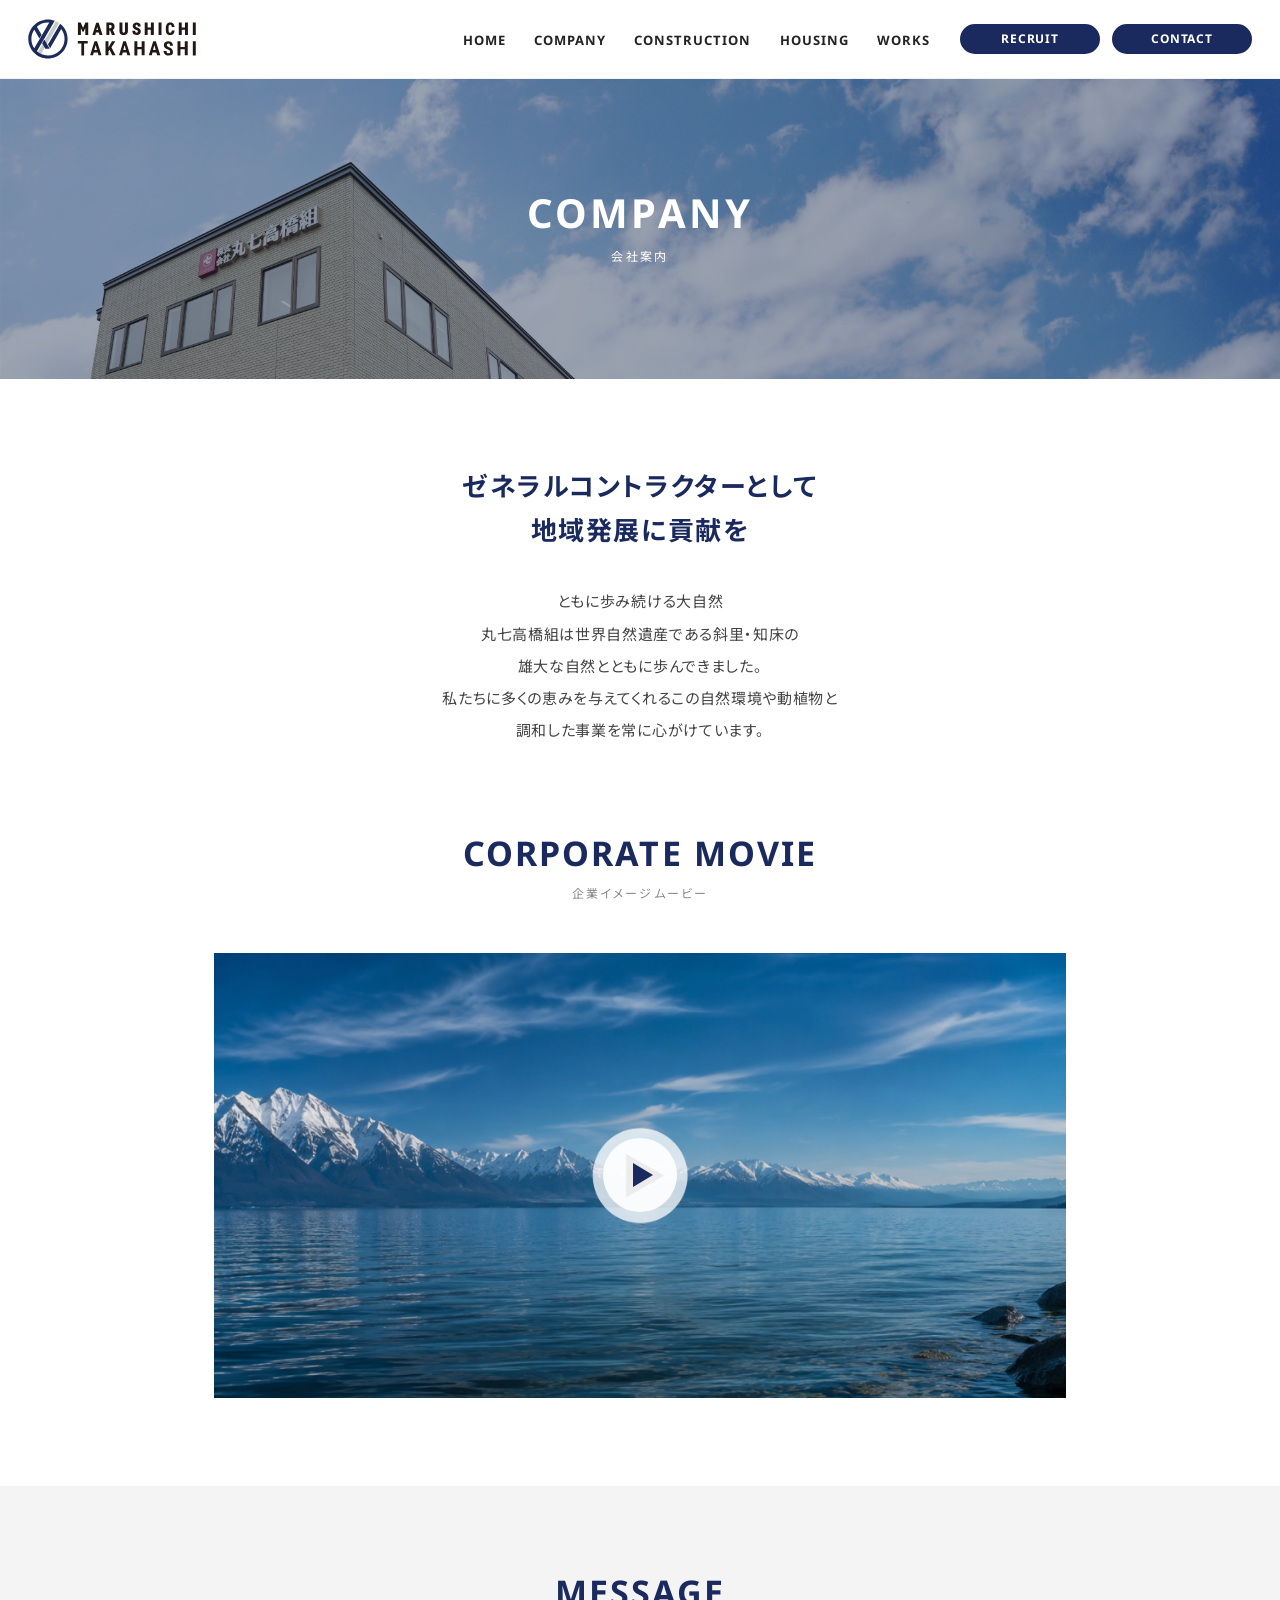
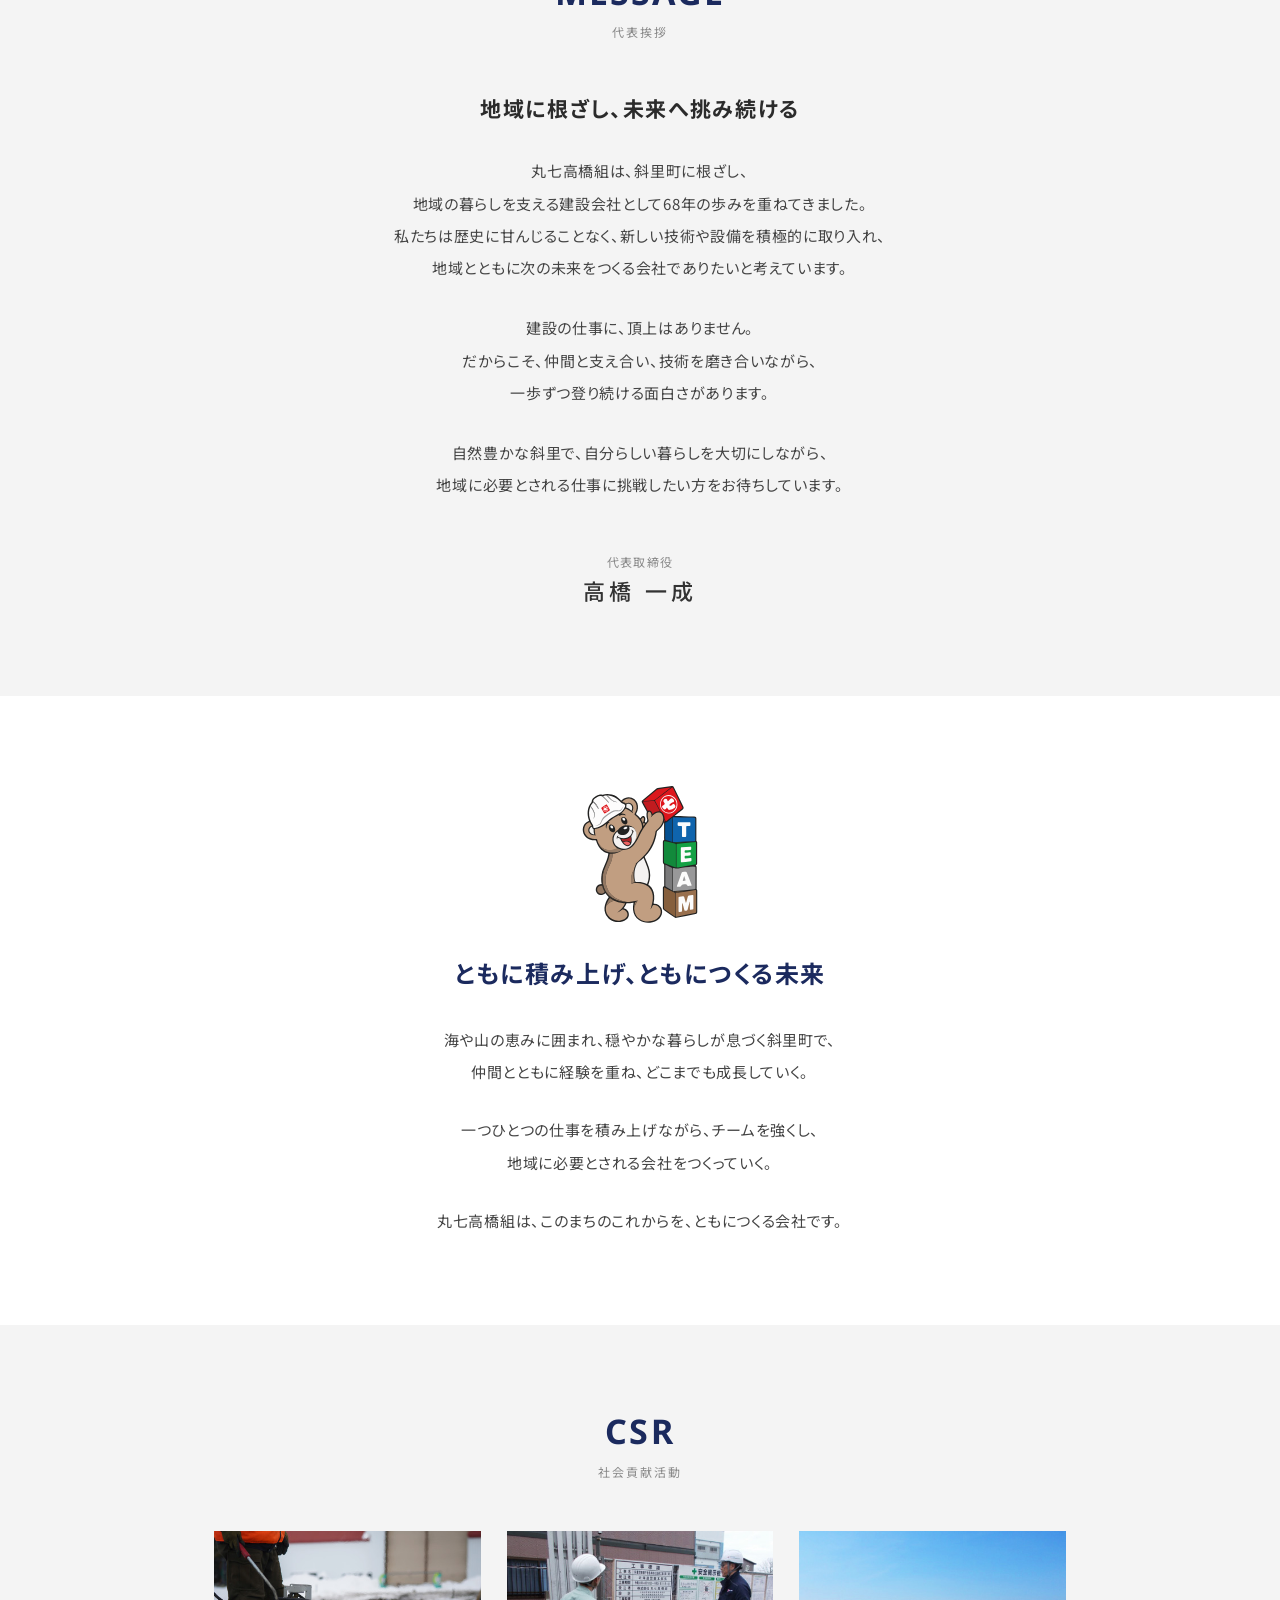
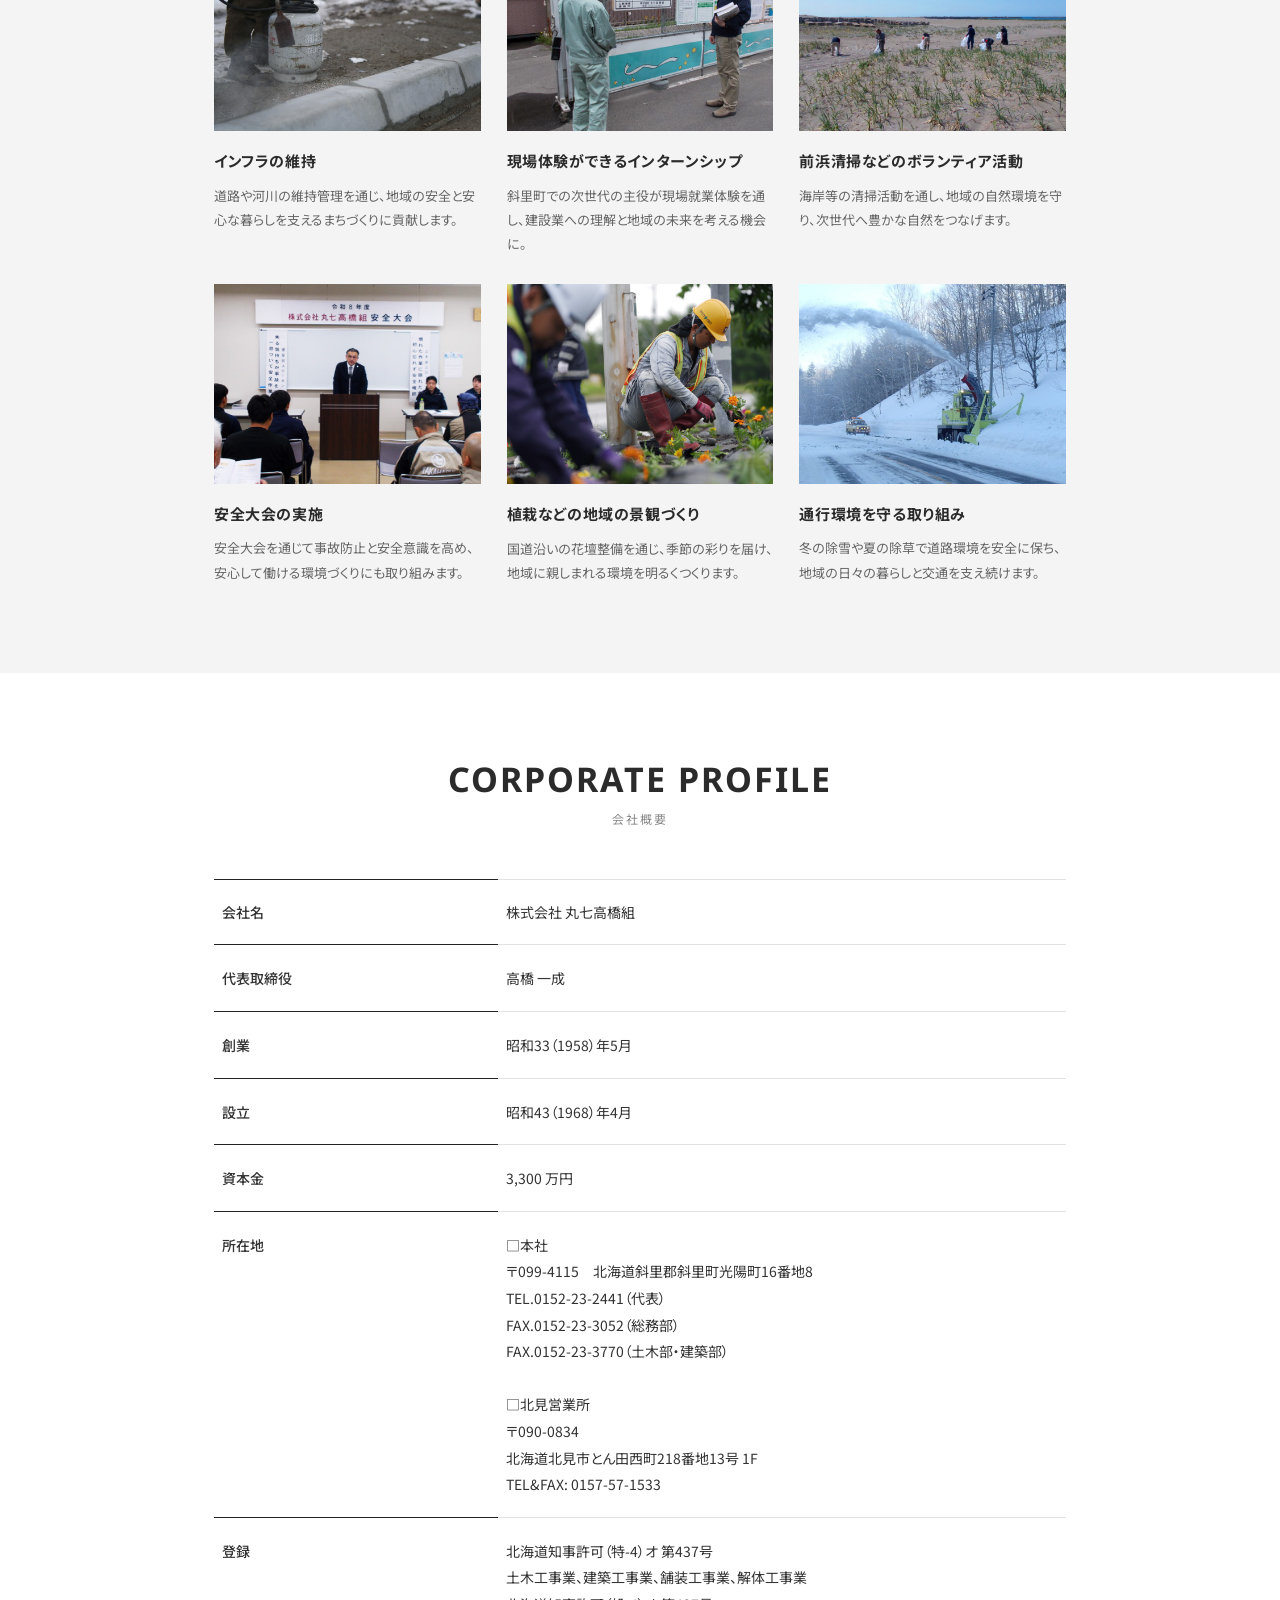
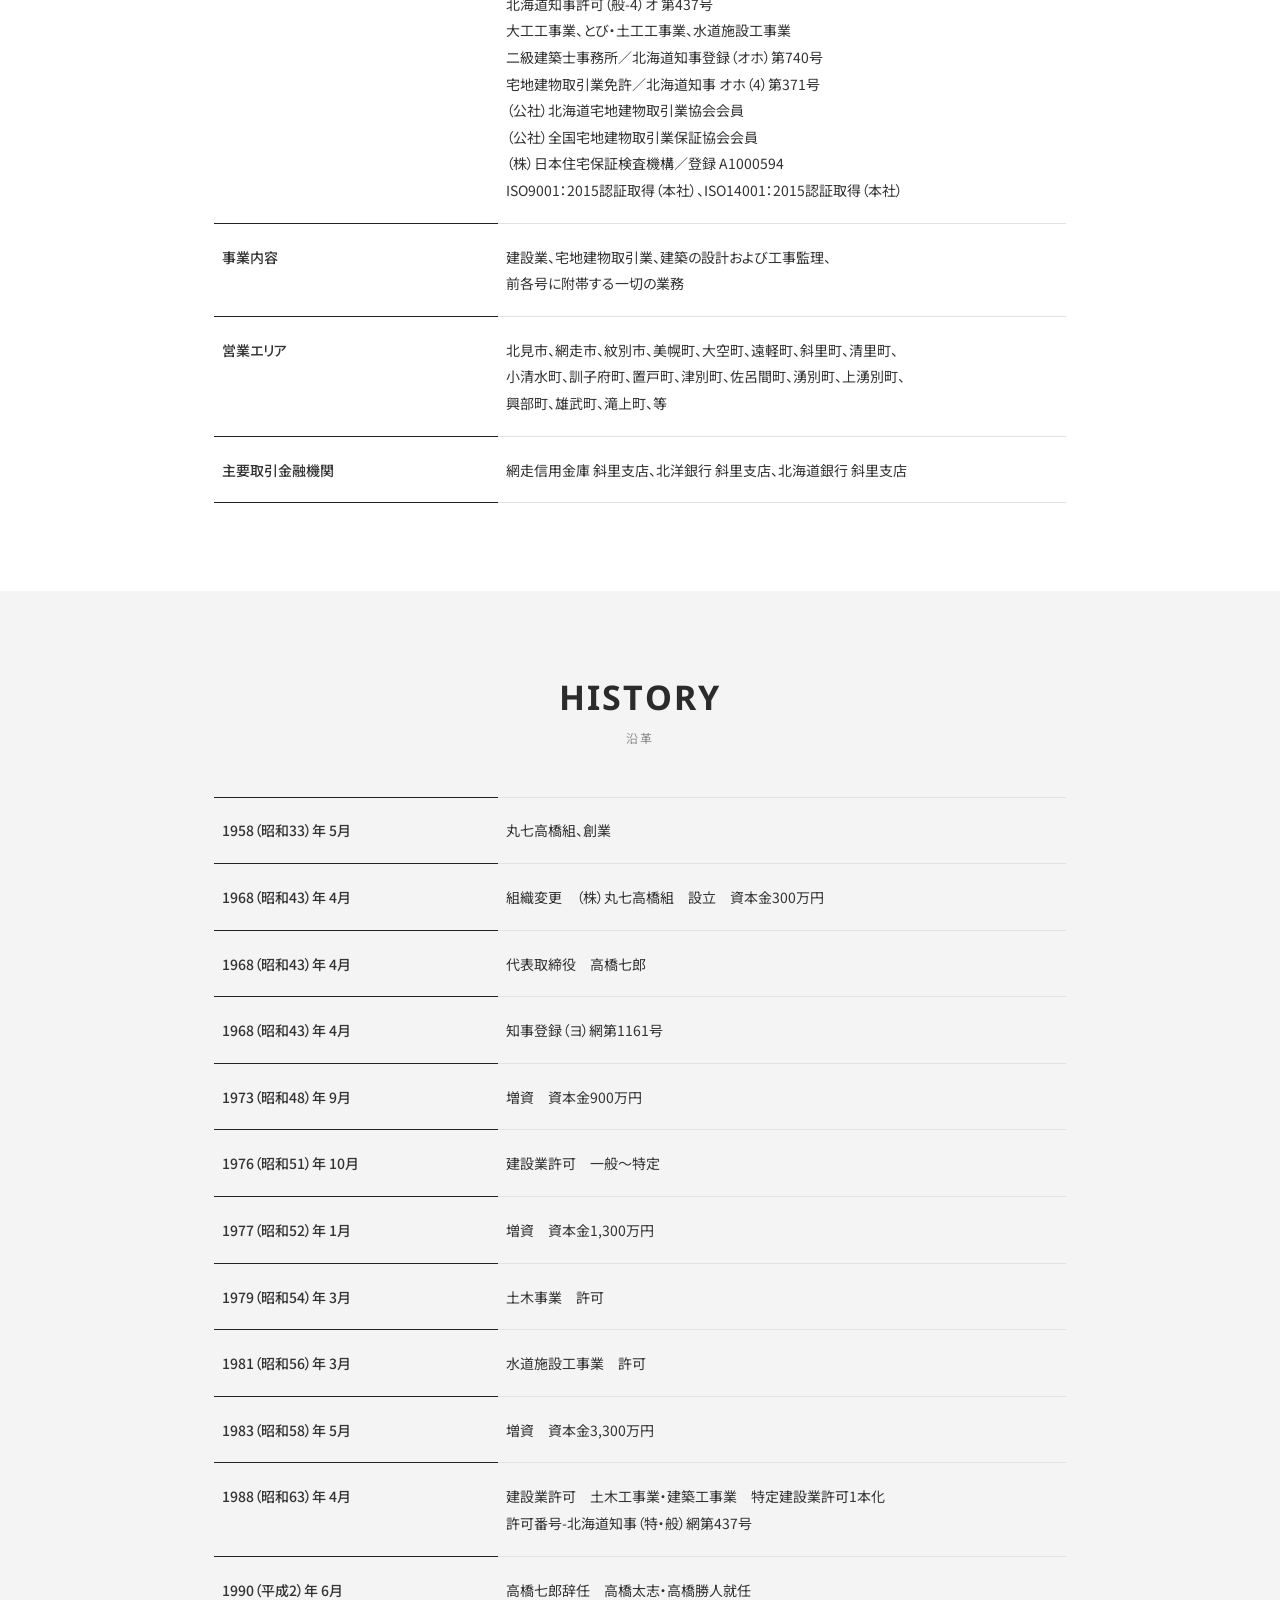
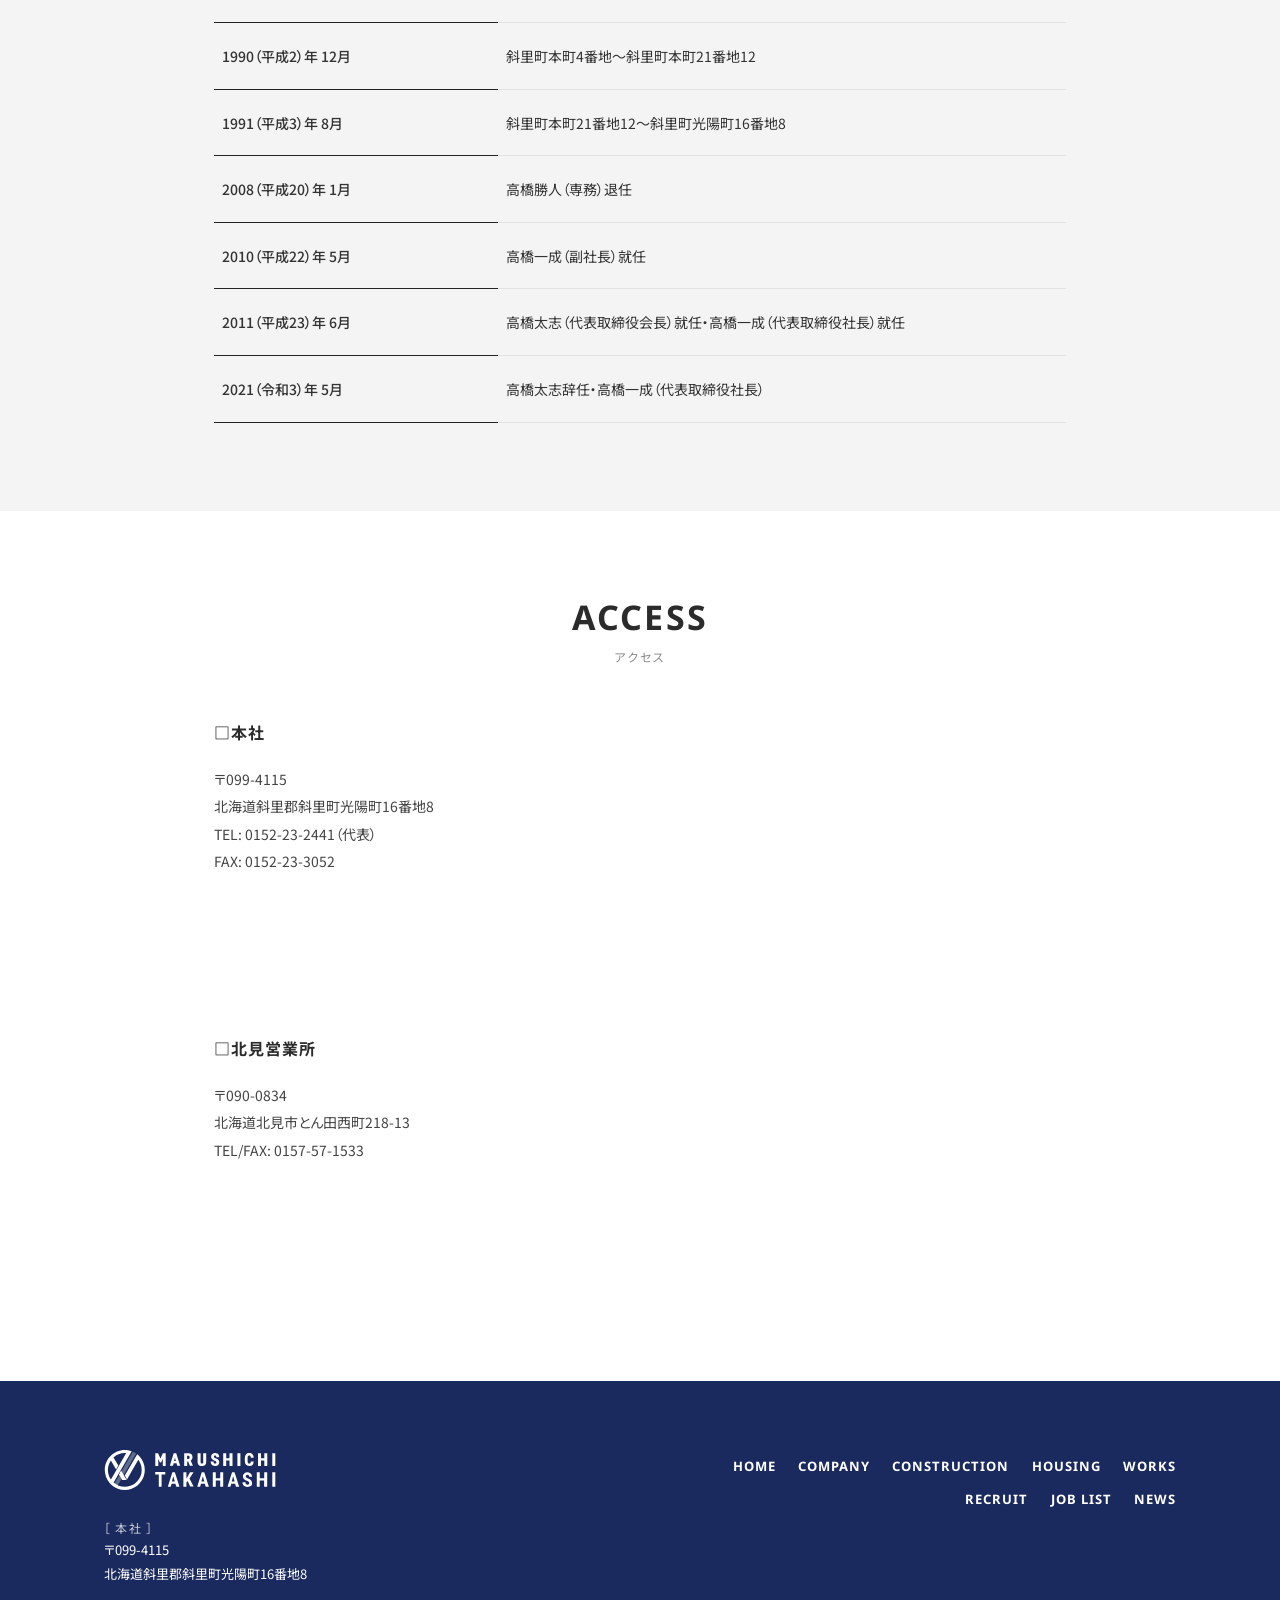
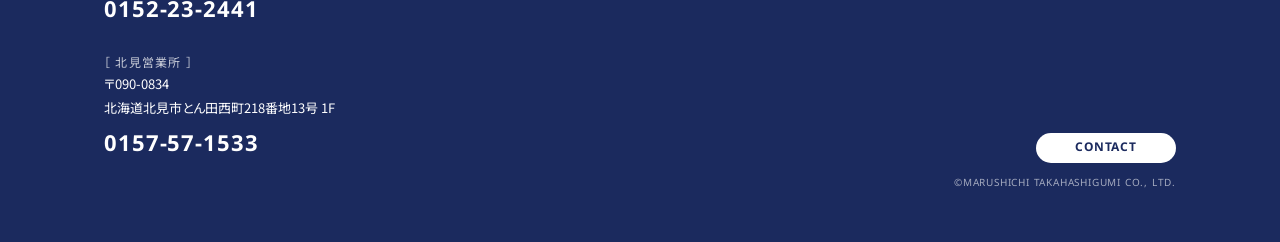
==== company.html @ a939ad30 "初回コミット: 丸七高橋組サイト 静的版（全11ページ） TOP/COMPANY/CONSTRUCTION/HOUSING/RECRUIT/JOBLIST/CONTACT/ WORKS(一覧・詳細)/" ====
<!DOCTYPE html>
<html lang="ja">
<head>
<meta charset="UTF-8">
<meta name="viewport" content="width=device-width, initial-scale=1.0">
<title>会社案内｜丸七高橋組</title>
<meta name="description" content="北海道斜里町を拠点とする総合建設会社・丸七高橋組の会社案内。代表挨拶・社会貢献活動（CSR）・会社概要・沿革・アクセスをご紹介します。">
<link rel="preconnect" href="https://fonts.googleapis.com">
<link rel="preconnect" href="https://fonts.gstatic.com" crossorigin>
<link href="https://fonts.googleapis.com/css2?family=Noto+Sans+JP:wght@400;500;700&family=Noto+Sans:wght@400;500;700;800&display=swap" rel="stylesheet">
<link rel="stylesheet" href="assets/css/style.css">
<style>
/* ========== COMPANY ページ固有スタイル ========== */
/* ページ内コンテンツの最大幅を900pxに統一（ヒーロー/ヘッダー/フッターは除く） */
.wrap { max-width: 900px; }
.company-lead-sec { padding: 84px 0 0; }
.company-lead-sec .page-lead .head {
  font-size: 26px; font-weight: 700; line-height: 1.7;
  letter-spacing: .06em; color: var(--navy); margin-bottom: 34px;
}
.company-lead-sec .page-lead .body { font-size: 15px; line-height: 2.15; color: #444; }

/* MESSAGE 本文 */
.company-message .page-lead .sub-ttl { font-size: 21px; font-weight: 700; letter-spacing: .08em; color: #2b2b2b; margin-bottom: 30px; line-height: 1.6; }
.company-message .page-lead .body { font-size: 15px; line-height: 2.15; color: #444; }
.company-message .page-lead .body + .body { margin-top: 28px; }
.company-message .sign { text-align: center; margin-top: 44px; line-height: 1.6; }
.company-message .sign .role { font-size: 12px; letter-spacing: .1em; color: var(--sub); }
.company-message .sign .name { font-size: 22px; font-weight: 500; letter-spacing: .2em; margin-top: 8px; }

/* キャラクター帯 */
.company-character { text-align: center; }
.company-character .char-img { width: 118px; margin: 0 auto 28px; }
.company-character .char-head {
  font-size: 24px; font-weight: 700; line-height: 1.7;
  letter-spacing: .06em; color: var(--navy); margin-bottom: 30px;
}
.company-character .char-body { font-size: 15px; line-height: 2.15; color: #444; }
.company-character .char-body + .char-body { margin-top: 26px; }

/* CSR カード見出し左寄せ */
.company-csr .card-item h4 { color: #2b2b2b; }

/* ACCESS */
.company-access .access-item { display: grid; grid-template-columns: 340px 1fr; gap: 48px; align-items: start; }
.company-access .access-item + .access-item { margin-top: 56px; }
.company-access .access-item .info .label {
  font-size: 16px; font-weight: 700; letter-spacing: .06em; color: #2b2b2b; margin-bottom: 18px;
}
.company-access .access-item .info p { font-size: 14px; line-height: 1.95; color: #444; }
.company-access .access-item .map iframe { width: 100%; height: 260px; border: 0; display: block; }

@media (max-width: 767px){
  .company-lead-sec { padding: 52px 0 0; }
  .company-lead-sec .page-lead .head { font-size: 21px; }
  .company-character .char-head { font-size: 20px; }
  .company-access .access-item { grid-template-columns: 1fr; gap: 20px; }
  .company-access .access-item + .access-item { margin-top: 40px; }
}
</style>
</head>
<body>

<!-- ========== ヘッダー ========== -->
<header class="site-header">
  <div class="header-inner">
    <a href="index.html" class="header-logo"><img src="images/common/logo_col.svg" alt="丸七高橋組"></a>
    <nav class="gnav">
      <ul class="gnav-list">
        <li><a href="index.html">HOME</a></li>
        <li><a href="company.html">COMPANY</a></li>
        <li><a href="construction.html">CONSTRUCTION</a></li>
        <li><a href="housing.html">HOUSING</a></li>
        <li><a href="works.html">WORKS</a></li>
      </ul>
      <div class="gnav-btns">
        <a href="recruit.html" class="btn-pill">RECRUIT</a>
        <a href="contact.html" class="btn-pill">CONTACT</a>
      </div>
      <button class="hamburger" aria-label="メニュー"><span></span><span></span><span></span></button>
    </nav>
  </div>
</header>

<!-- ========== ドロワー ========== -->
<div class="drawer">
  <ul class="drawer-list">
    <li><a href="index.html">HOME<span class="jp">ホーム</span></a></li>
    <li><a href="company.html">COMPANY<span class="jp">会社案内</span></a></li>
    <li><a href="construction.html">CONSTRUCTION<span class="jp">建築・土木</span></a></li>
    <li><a href="housing.html">HOUSING<span class="jp">住宅事業</span></a></li>
    <li><a href="works.html">WORKS<span class="jp">施工実績</span></a></li>
    <li><a href="recruit.html">RECRUIT<span class="jp">採用情報</span></a></li>
    <li><a href="joblist.html">JOB LIST<span class="jp">求人募集</span></a></li>
    <li><a href="news.html">NEWS<span class="jp">お知らせ</span></a></li>
  </ul>
  <div class="drawer-btns">
    <a href="recruit.html">RECRUIT</a>
    <a href="contact.html">CONTACT</a>
  </div>
</div>

<main>

<!-- ========== ページヒーロー ========== -->
<section class="page-hero" style="background-image:url('images/company/company-head.jpg')">
  <div class="inner">
    <p class="en">COMPANY</p>
    <span class="jp">会社案内</span>
  </div>
</section>

<!-- ========== リード ========== -->
<section class="company-lead-sec">
  <div class="wrap">
    <div class="page-lead">
      <p class="head">ゼネラルコントラクターとして<br>地域発展に貢献を</p>
      <p class="body">
        ともに歩み続ける大自然<br>
        丸七高橋組は世界自然遺産である斜里・知床の<br class="br-pc">
        雄大な自然とともに歩んできました。<br>
        私たちに多くの恵みを与えてくれるこの自然環境や動植物と<br class="br-pc">
        調和した事業を常に心がけています。
      </p>
    </div>
  </div>
</section>

<!-- ========== CORPORATE MOVIE ========== -->
<section class="section">
  <div class="wrap">
    <div class="sec-head">
      <p class="en-title">CORPORATE MOVIE</p>
      <span class="jp-sub">企業イメージムービー</span>
    </div>
    <a href="#" class="movie-box" aria-label="企業イメージムービーを再生">
      <img src="images/company/company-movie-btn.jpg" alt="企業イメージムービー">
      <span class="play"></span>
    </a>
  </div>
</section>

<!-- ========== MESSAGE ========== -->
<section class="section band company-message">
  <div class="wrap">
    <div class="sec-head">
      <p class="en-title">MESSAGE</p>
      <span class="jp-sub">代表挨拶</span>
    </div>
    <div class="page-lead">
      <p class="sub-ttl">地域に根ざし、未来へ挑み続ける</p>
      <p class="body">
        丸七高橋組は、斜里町に根ざし、<br class="br-pc">
        地域の暮らしを支える建設会社として68年の歩みを重ねてきました。<br class="br-pc">
        私たちは歴史に甘んじることなく、新しい技術や設備を積極的に取り入れ、<br class="br-pc">
        地域とともに次の未来をつくる会社でありたいと考えています。
      </p>
      <p class="body">
        建設の仕事に、頂上はありません。<br class="br-pc">
        だからこそ、仲間と支え合い、技術を磨き合いながら、<br class="br-pc">
        一歩ずつ登り続ける面白さがあります。
      </p>
      <p class="body">
        自然豊かな斜里で、自分らしい暮らしを大切にしながら、<br class="br-pc">
        地域に必要とされる仕事に挑戦したい方をお待ちしています。
      </p>
      <p class="sign">
        <span class="role">代表取締役</span><br>
        <span class="name">高橋 一成</span>
      </p>
    </div>
  </div>
</section>

<!-- ========== キャラクター帯 ========== -->
<section class="section company-character">
  <div class="wrap">
    <div class="char-img"><img src="images/company/character_01.svg" alt="丸七高橋組 キャラクター"></div>
    <p class="char-head">ともに積み上げ、ともにつくる未来</p>
    <div class="page-lead">
      <p class="char-body">
        海や山の恵みに囲まれ、穏やかな暮らしが息づく斜里町で、<br>
        仲間とともに経験を重ね、どこまでも成長していく。
      </p>
      <p class="char-body">
        一つひとつの仕事を積み上げながら、チームを強くし、<br>
        地域に必要とされる会社をつくっていく。
      </p>
      <p class="char-body">
        丸七高橋組は、このまちのこれからを、ともにつくる会社です。
      </p>
    </div>
  </div>
</section>

<!-- ========== CSR ========== -->
<section class="section band company-csr">
  <div class="wrap">
    <div class="sec-head">
      <p class="en-title">CSR</p>
      <span class="jp-sub">社会貢献活動</span>
    </div>
    <div class="cards-3">
      <div class="card-item">
        <div class="thumb"><img src="images/company/company-csr01.jpg" alt="インフラの維持"></div>
        <h4>インフラの維持</h4>
        <p>道路や河川の維持管理を通じ、地域の安全と安心な暮らしを支えるまちづくりに貢献します。</p>
      </div>
      <div class="card-item">
        <div class="thumb"><img src="images/company/company-csr02.jpg" alt="現場体験ができるインターンシップ"></div>
        <h4>現場体験ができるインターンシップ</h4>
        <p>斜里町での次世代の主役が現場就業体験を通し、建設業への理解と地域の未来を考える機会に。</p>
      </div>
      <div class="card-item">
        <div class="thumb"><img src="images/company/company-csr03.jpg" alt="前浜清掃などのボランティア活動"></div>
        <h4>前浜清掃などのボランティア活動</h4>
        <p>海岸等の清掃活動を通し、地域の自然環境を守り、次世代へ豊かな自然をつなげます。</p>
      </div>
      <div class="card-item">
        <div class="thumb"><img src="images/company/company-csr04.jpg" alt="安全大会の実施"></div>
        <h4>安全大会の実施</h4>
        <p>安全大会を通じて事故防止と安全意識を高め、安心して働ける環境づくりにも取り組みます。</p>
      </div>
      <div class="card-item">
        <div class="thumb"><img src="images/company/company-csr05.jpg" alt="植栽などの地域の景観づくり"></div>
        <h4>植栽などの地域の景観づくり</h4>
        <p>国道沿いの花壇整備を通じ、季節の彩りを届け、地域に親しまれる環境を明るくつくります。</p>
      </div>
      <div class="card-item">
        <div class="thumb"><img src="images/company/company-csr06.jpg" alt="通行環境を守る取り組み"></div>
        <h4>通行環境を守る取り組み</h4>
        <p>冬の除雪や夏の除草で道路環境を安全に保ち、地域の日々の暮らしと交通を支え続けます。</p>
      </div>
    </div>
  </div>
</section>

<!-- ========== CORPORATE PROFILE ========== -->
<section class="section">
  <div class="wrap">
    <div class="sec-head">
      <p class="en-title dark">CORPORATE PROFILE</p>
      <span class="jp-sub">会社概要</span>
    </div>
    <table class="spec-table top-line">
      <tbody>
        <tr>
          <th>会社名</th>
          <td>株式会社 丸七高橋組</td>
        </tr>
        <tr>
          <th>代表取締役</th>
          <td>高橋 一成</td>
        </tr>
        <tr>
          <th>創業</th>
          <td>昭和33（1958）年5月</td>
        </tr>
        <tr>
          <th>設立</th>
          <td>昭和43（1968）年4月</td>
        </tr>
        <tr>
          <th>資本金</th>
          <td>3,300 万円</td>
        </tr>
        <tr>
          <th>所在地</th>
          <td>
            □本社<br>
            〒099-4115　北海道斜里郡斜里町光陽町16番地8<br>
            TEL.0152-23-2441（代表）<br>
            FAX.0152-23-3052（総務部）<br>
            FAX.0152-23-3770（土木部・建築部）<br><br>
            □北見営業所<br>
            〒090-0834<br>
            北海道北見市とん田西町218番地13号 1F<br>
            TEL&amp;FAX: 0157-57-1533
          </td>
        </tr>
        <tr>
          <th>登録</th>
          <td>
            北海道知事許可（特-4）オ 第437号<br>
            土木工事業、建築工事業、舗装工事業、解体工事業<br>
            北海道知事許可（般-4）オ 第437号<br>
            大工工事業、とび・土工工事業、水道施設工事業<br>
            二級建築士事務所／北海道知事登録（オホ）第740号<br>
            宅地建物取引業免許／北海道知事 オホ（4）第371号<br>
            （公社）北海道宅地建物取引業協会会員<br>
            （公社）全国宅地建物取引業保証協会会員<br>
            （株）日本住宅保証検査機構／登録 A1000594<br>
            ISO9001：2015認証取得（本社）、ISO14001：2015認証取得（本社）
          </td>
        </tr>
        <tr>
          <th>事業内容</th>
          <td>
            建設業、宅地建物取引業、建築の設計および工事監理、<br class="br-pc">
            前各号に附帯する一切の業務
          </td>
        </tr>
        <tr>
          <th>営業エリア</th>
          <td>
            北見市、網走市、紋別市、美幌町、大空町、遠軽町、斜里町、清里町、<br class="br-pc">
            小清水町、訓子府町、置戸町、津別町、佐呂間町、湧別町、上湧別町、<br class="br-pc">
            興部町、雄武町、滝上町、等
          </td>
        </tr>
        <tr>
          <th>主要取引金融機関</th>
          <td>網走信用金庫 斜里支店、北洋銀行 斜里支店、北海道銀行 斜里支店</td>
        </tr>
      </tbody>
    </table>
  </div>
</section>

<!-- ========== HISTORY ========== -->
<section class="section band">
  <div class="wrap">
    <div class="sec-head">
      <p class="en-title dark">HISTORY</p>
      <span class="jp-sub">沿革</span>
    </div>
    <table class="spec-table top-line">
      <tbody>
        <tr><th>1958（昭和33）年 5月</th><td>丸七高橋組、創業</td></tr>
        <tr><th>1968（昭和43）年 4月</th><td>組織変更　（株）丸七高橋組　設立　資本金300万円</td></tr>
        <tr><th>1968（昭和43）年 4月</th><td>代表取締役　高橋七郎</td></tr>
        <tr><th>1968（昭和43）年 4月</th><td>知事登録（ヨ）網第1161号</td></tr>
        <tr><th>1973（昭和48）年 9月</th><td>増資　資本金900万円</td></tr>
        <tr><th>1976（昭和51）年 10月</th><td>建設業許可　一般〜特定</td></tr>
        <tr><th>1977（昭和52）年 1月</th><td>増資　資本金1,300万円</td></tr>
        <tr><th>1979（昭和54）年 3月</th><td>土木事業　許可</td></tr>
        <tr><th>1981（昭和56）年 3月</th><td>水道施設工事業　許可</td></tr>
        <tr><th>1983（昭和58）年 5月</th><td>増資　資本金3,300万円</td></tr>
        <tr><th>1988（昭和63）年 4月</th><td>建設業許可　土木工事業・建築工事業　特定建設業許可1本化<br>許可番号-北海道知事（特・般）網第437号</td></tr>
        <tr><th>1990（平成2）年 6月</th><td>高橋七郎辞任　高橋太志・高橋勝人就任</td></tr>
        <tr><th>1990（平成2）年 12月</th><td>斜里町本町4番地〜斜里町本町21番地12</td></tr>
        <tr><th>1991（平成3）年 8月</th><td>斜里町本町21番地12〜斜里町光陽町16番地8</td></tr>
        <tr><th>2008（平成20）年 1月</th><td>高橋勝人（専務）退任</td></tr>
        <tr><th>2010（平成22）年 5月</th><td>高橋一成（副社長）就任</td></tr>
        <tr><th>2011（平成23）年 6月</th><td>高橋太志（代表取締役会長）就任・高橋一成（代表取締役社長）就任</td></tr>
        <tr><th>2021（令和3）年 5月</th><td>高橋太志辞任・高橋一成（代表取締役社長）</td></tr>
      </tbody>
    </table>
  </div>
</section>

<!-- ========== ACCESS ========== -->
<section class="section company-access">
  <div class="wrap">
    <div class="sec-head">
      <p class="en-title dark">ACCESS</p>
      <span class="jp-sub">アクセス</span>
    </div>

    <div class="access-item">
      <div class="info">
        <p class="label">□本社</p>
        <p>
          〒099-4115<br>
          北海道斜里郡斜里町光陽町16番地8<br>
          TEL: 0152-23-2441（代表）<br>
          FAX: 0152-23-3052
        </p>
      </div>
      <div class="map">
        <iframe src="https://maps.google.com/maps?q=北海道斜里郡斜里町光陽町16番地8&output=embed" loading="lazy" referrerpolicy="no-referrer-when-downgrade" title="本社の地図"></iframe>
      </div>
    </div>

    <div class="access-item">
      <div class="info">
        <p class="label">□北見営業所</p>
        <p>
          〒090-0834<br>
          北海道北見市とん田西町218-13<br>
          TEL/FAX: 0157-57-1533
        </p>
      </div>
      <div class="map">
        <iframe src="https://maps.google.com/maps?q=北海道北見市とん田西町218番地13号&output=embed" loading="lazy" referrerpolicy="no-referrer-when-downgrade" title="北見営業所の地図"></iframe>
      </div>
    </div>
  </div>
</section>

</main>

<!-- ========== フッター ========== -->
<footer class="site-footer">
  <div class="footer-inner">
    <div class="footer-left">
      <div class="footer-logo"><img src="images/common/logo_wh.svg" alt="丸七高橋組"></div>
      <div class="footer-office">
        <p class="label">［ 本社 ］</p>
        <p>〒099-4115<br>北海道斜里郡斜里町光陽町16番地8</p>
        <p class="tel">0152-23-2441</p>
      </div>
      <div class="footer-office">
        <p class="label">［ 北見営業所 ］</p>
        <p>〒090-0834<br>北海道北見市とん田西町218番地13号 1F</p>
        <p class="tel">0157-57-1533</p>
      </div>
    </div>
    <div class="footer-right">
      <nav class="footer-nav">
        <div class="row">
          <a href="index.html">HOME</a><a href="company.html">COMPANY</a><a href="construction.html">CONSTRUCTION</a><a href="housing.html">HOUSING</a><a href="works.html">WORKS</a>
        </div>
        <div class="row">
          <a href="recruit.html">RECRUIT</a><a href="joblist.html">JOB LIST</a><a href="news.html">NEWS</a>
        </div>
      </nav>
      <a href="contact.html" class="footer-contact">CONTACT</a>
    </div>
  </div>
  <div class="footer-bottom">
    <p class="footer-copy">©MARUSHICHI TAKAHASHIGUMI CO., LTD.</p>
  </div>
</footer>

<script src="assets/js/config.js"></script>
<script src="assets/js/main.js"></script>
</body>
</html>
---- assets/css/style.css ----
@charset "UTF-8";
/* =========================================================
   丸七高橋組 MARUSHICHI TAKAHASHI — 共通スタイル
   Fonts : 和文 Noto Sans JP / 欧文 Noto Sans
   Colors: navy #1b2a5e / bg white / band #f4f4f4 / text #333
   ========================================================= */

/* ---------- リセット ---------- */
*, *::before, *::after { box-sizing: border-box; }
html { -webkit-text-size-adjust: 100%; scroll-behavior: smooth; }
body {
  margin: 0;
  font-family: "Noto Sans JP", "Noto Sans",
    "Hiragino Kaku Gothic ProN", "Yu Gothic", "Meiryo", sans-serif;
  color: var(--text);
  background: var(--bg);
  line-height: 1.9;
  font-size: 15px;
  font-feature-settings: "palt";
  -webkit-font-smoothing: antialiased;
  text-rendering: optimizeLegibility;
}
img { max-width: 100%; height: auto; display: block; border: 0; }
a { color: inherit; text-decoration: none; transition: opacity .25s, color .25s, background .25s; }
a:hover { opacity: .7; }
ul, ol { margin: 0; padding: 0; list-style: none; }
h1, h2, h3, h4, p, figure { margin: 0; }
button { font-family: inherit; cursor: pointer; }

/* ---------- デザイントークン ---------- */
:root {
  --navy: #1b2a5e;
  --navy-d: #16234e;
  --bg: #ffffff;
  --band: #f4f4f4;
  --text: #333333;
  --sub: #8a8a8a;
  --line: #e2e2e2;
  --en: "Noto Sans", "Noto Sans JP", sans-serif;
  --maxw: 1120px;
  --gutter: 24px;
}

/* 欧文見出し用ユーティリティ */
.en { font-family: var(--en); font-weight: 700; letter-spacing: .04em; }

/* 改行制御 */
.br-sp { display: none; }
@media (max-width: 767px){
  .br-pc { display: none; }
  .br-sp { display: inline; }
}

/* ---------- 共通レイアウト ---------- */
.wrap { width: 100%; max-width: var(--maxw); margin: 0 auto; padding: 0 var(--gutter); }
.section { padding: 88px 0; }
.band { background: var(--band); }

/* セクション英字見出し（中央） */
.sec-head { text-align: center; margin-bottom: 48px; }
.sec-head .en-title {
  font-family: var(--en);
  font-weight: 700;
  font-size: 34px;
  letter-spacing: .06em;
  color: var(--navy);
  line-height: 1.1;
}
.sec-head .en-title.dark { color: #2b2b2b; }
.sec-head .jp-sub {
  display: block;
  margin-top: 10px;
  font-size: 12px;
  letter-spacing: .18em;
  color: var(--sub);
}

/* MORE リンク */
.more {
  display: inline-flex;
  align-items: center;
  gap: 14px;
  font-family: var(--en);
  font-weight: 700;
  font-size: 12px;
  letter-spacing: .14em;
  color: var(--text);
}
.more span.arrow { font-size: 11px; }

/* =========================================================
   ヘッダー
   ========================================================= */
.site-header {
  position: sticky; top: 0; z-index: 100;
  background: rgba(255,255,255,.96);
  backdrop-filter: saturate(180%) blur(6px);
  border-bottom: 1px solid rgba(0,0,0,.05);
}
.header-inner {
  max-width: 1280px; margin: 0 auto;
  padding: 0 28px;
  height: 78px;
  display: flex; align-items: center; justify-content: space-between;
}
.header-logo img { width: 168px; height: auto; }
.gnav { display: flex; align-items: center; gap: 30px; }
.gnav-list { display: flex; align-items: center; gap: 28px; }
.gnav-list a {
  font-family: var(--en);
  font-weight: 700;
  font-size: 13px;
  letter-spacing: .08em;
  color: #232323;
}
.gnav-btns { display: flex; align-items: center; gap: 12px; }
.btn-pill {
  display: inline-flex; align-items: center; justify-content: center;
  width: 140px; height: 30px;               /* 共通仕様: 140×30px 固定 */
  border-radius: 15px;
  background: var(--navy);
  color: #fff !important;
  font-family: var(--en);
  font-weight: 700;
  font-size: 12px;
  letter-spacing: .08em;
}
.btn-pill:hover { opacity: 1; background: var(--navy-d); }

/* ハンバーガー */
.hamburger {
  width: 34px; height: 22px;
  background: none; border: 0; padding: 0;
  position: relative; flex: 0 0 auto;
}
.hamburger span {
  position: absolute; left: 0; width: 100%; height: 2px;
  background: var(--navy); transition: .3s;
}
.hamburger span:nth-child(1){ top: 0; }
.hamburger span:nth-child(2){ top: 10px; }
.hamburger span:nth-child(3){ top: 20px; }
body.drawer-open .hamburger span:nth-child(1){ top: 10px; transform: rotate(45deg); }
body.drawer-open .hamburger span:nth-child(2){ opacity: 0; }
body.drawer-open .hamburger span:nth-child(3){ top: 10px; transform: rotate(-45deg); }

/* =========================================================
   ドロワー（SP / 共通）
   ========================================================= */
.drawer {
  position: fixed; inset: 0; z-index: 99;
  background: var(--navy);
  padding: 110px 32px 48px;
  transform: translateX(100%);
  transition: transform .4s cubic-bezier(.7,0,.2,1);
  overflow-y: auto;
}
body.drawer-open .drawer { transform: translateX(0); }
.drawer-list a {
  display: block;
  color: #fff;
  font-family: var(--en);
  font-weight: 700;
  font-size: 18px;
  letter-spacing: .1em;
  padding: 16px 0;
  border-bottom: 1px solid rgba(255,255,255,.14);
}
.drawer-list a .jp { font-family: "Noto Sans JP", sans-serif; font-weight: 400; font-size: 11px; color: rgba(255,255,255,.6); margin-left: 12px; letter-spacing: .1em; }
.drawer-btns { display: flex; gap: 12px; margin-top: 28px; }
.drawer-btns a {
  flex: 1; text-align: center; height: 48px; line-height: 48px;
  border: 1px solid rgba(255,255,255,.5); border-radius: 24px;
  color: #fff; font-family: var(--en); font-weight: 700; letter-spacing: .1em; font-size: 13px;
}

/* =========================================================
   ヒーロー（TOP）
   ========================================================= */
.hero { position: relative; height: 640px; overflow: hidden; }
.hero-slides { position: absolute; inset: 0; }
.hero-slide {
  position: absolute; inset: 0;
  background-size: cover; background-position: center;
  opacity: 0; transition: opacity 1.4s ease;
}
.hero-slide.is-active { opacity: 1; }
.hero-copy {
  position: absolute; left: 0; bottom: 96px;
  padding-left: max(48px, calc((100% - var(--maxw))/2 + var(--gutter)));
  color: #fff; z-index: 3;
}
.hero-copy h1 {
  font-size: 34px; font-weight: 700; line-height: 1.5;
  letter-spacing: .04em;
  text-shadow: 0 2px 18px rgba(0,0,0,.35);
}
.hero::after {
  content: ""; position: absolute; inset: 0; z-index: 1;
  background: linear-gradient(180deg, rgba(0,0,0,.05) 0%, rgba(0,0,0,0) 30%, rgba(0,0,0,.28) 100%);
}
.hero-dots {
  position: absolute; left: 50%; bottom: 34px; transform: translateX(-50%);
  display: flex; gap: 12px; z-index: 3;
}
.hero-dots button {
  width: 9px; height: 9px; border-radius: 50%;
  border: 1px solid #fff; background: transparent; padding: 0;
}
.hero-dots button.is-active { background: #fff; }
.hero-movie {
  position: absolute; right: 40px; bottom: 60px; z-index: 3;
  width: 96px; height: 96px;
}
.hero-movie img { width: 100%; }

/* =========================================================
   TOP : Recruit ブロック（画像+テキスト 2カラム）
   ========================================================= */
.split { display: grid; grid-template-columns: 1fr 1fr; align-items: stretch; }
.split.band-wrap { background: var(--band); }
.split-img { min-height: 420px; background-size: cover; background-position: center; }
.split-body {
  padding: 72px clamp(24px, 6vw, 96px);
  display: flex; flex-direction: column; justify-content: center;
}
.split-body .en-title {
  font-family: var(--en); font-weight: 700;
  font-size: 40px; letter-spacing: .02em; color: #2b2b2b; line-height: 1.1;
}
.split-body .jp-sub { font-size: 12px; letter-spacing: .16em; color: var(--sub); margin-top: 8px; }
.split-body .lead {
  font-size: 22px; font-weight: 700; line-height: 1.7; margin-top: 28px; letter-spacing: .04em;
}
.split-body .desc { font-size: 14px; color: #555; margin-top: 20px; line-height: 1.9; }
.split-body .more { margin-top: 34px; }

/* 900px幅コンテナ（採用ボタン・RECRUIT INFO） */
.w900 { width: min(900px, 100% - 48px); margin-inline: auto; }

/* 新卒/中途 2ボタン : 445×150px（900px内に2列+gap10） */
.recruit-cta { display: grid; grid-template-columns: 1fr 1fr; gap: 10px; }
.recruit-cta a {
  background: var(--navy); color: #fff;
  height: 150px; border-radius: 2px;
  display: flex; align-items: center; justify-content: space-between;
  padding: 0 40px;
  font-size: 19px; font-weight: 500; letter-spacing: .06em;
}
.recruit-cta a:hover { opacity: 1; background: var(--navy-d); }
.recruit-cta .chev { font-family: var(--en); font-weight: 300; font-size: 22px; }

/* RECRUIT INFO / お知らせリスト */
.info-head { display: flex; align-items: flex-end; justify-content: space-between; margin-bottom: 22px; }
.info-head .en-title { font-family: var(--en); font-weight: 700; font-size: 28px; color: var(--navy); letter-spacing: .05em; }
.info-head .jp-sub { font-size: 11px; letter-spacing: .16em; color: var(--sub); margin-top: 6px; }
.news-list { border-top: 1px solid var(--line); }
.news-row {
  display: flex; align-items: center; gap: 26px;
  padding: 20px 4px; border-bottom: 1px solid var(--line);
}
.news-cat {
  flex: 0 0 auto; min-width: 96px; text-align: center;
  background: var(--navy); color: #fff;
  font-family: var(--en); font-weight: 700; font-size: 10px; letter-spacing: .12em;
  padding: 5px 10px;
}
.news-date { flex: 0 0 auto; font-family: var(--en); font-weight: 700; font-size: 13px; color: #555; letter-spacing: .06em; }
.news-ttl { font-size: 14px; color: #333; overflow: hidden; text-overflow: ellipsis; white-space: nowrap; }

/* Instagram */
.insta-head { display: flex; align-items: center; justify-content: center; gap: 12px; margin-bottom: 26px; position: relative; }
.insta-head .ig { display: inline-flex; align-items: center; gap: 10px; font-family: var(--en); font-weight: 700; font-size: 24px; color: #2b2b2b; }
.insta-head .ig svg { width: 26px; height: 26px; }
.insta-head .more { position: absolute; right: 0; }
.insta-grid { display: grid; grid-template-columns: repeat(5, 1fr); gap: 0; }
.insta-grid a { aspect-ratio: 1/1; overflow: hidden; }
.insta-grid img { width: 100%; height: 100%; object-fit: cover; }

/* GENERAL CONTRACTOR : 建築/土木 2枚 */
.service-cards { display: grid; grid-template-columns: 1fr 1fr; gap: 20px; }
/* 全幅（フルブリード） */
.service-cards.full {
  width: 100vw;
  margin-left: calc(50% - 50vw);
  gap: 8px;
}
.service-cards.full .service-card { min-height: 440px; }
.service-card { position: relative; overflow: hidden; min-height: 300px; }
.service-card img { width: 100%; height: 100%; object-fit: cover; transition: transform .6s; }
.service-card:hover img { transform: scale(1.05); }
.service-card::after { content: ""; position: absolute; inset: 0; background: linear-gradient(180deg, rgba(0,0,0,.05), rgba(0,0,0,.45)); }
.service-card .cap { position: absolute; left: clamp(28px, 5.5vw, 96px); bottom: 46px; z-index: 2; color: #fff; }
.service-card .cap h3 { font-size: 30px; font-weight: 700; letter-spacing: .08em; }
.service-card .cap .tags { font-size: 13px; margin-top: 12px; letter-spacing: .08em; opacity: .92; }
.service-card .cap .more { margin-top: 18px; color: #fff; }
.service-card a.stretch { position: absolute; inset: 0; z-index: 3; }

/* =========================================================
   下層ページ 共通コンポーネント
   ========================================================= */

/* ページヒーロー（画像バナー＋中央英字タイトル）: COMPANY/CONSTRUCTION/HOUSING/RECRUIT */
.page-hero {
  position: relative; height: 300px;
  background-size: cover; background-position: center;
  display: flex; align-items: center; justify-content: center; text-align: center;
}
.page-hero::after { content: ""; position: absolute; inset: 0; background: rgba(20,28,55,.34); }
.page-hero .inner { position: relative; z-index: 2; color: #fff; }
.page-hero .en { font-family: var(--en); font-weight: 700; font-size: 40px; letter-spacing: .08em; line-height: 1.1; }
.page-hero .jp { display: block; margin-top: 10px; font-size: 12px; letter-spacing: .2em; }

/* テキストのみ中央タイトル: WORKS/NEWS/JOB LIST/CONTACT */
.page-title { text-align: center; padding: 84px 0 8px; }
.page-title .en { font-family: var(--en); font-weight: 700; font-size: 40px; letter-spacing: .06em; color: #2b2b2b; line-height: 1.1; }
.page-title .jp { display: block; margin-top: 10px; font-size: 12px; letter-spacing: .2em; color: var(--sub); }

/* 中央リード文 */
.page-lead { text-align: center; font-size: 17px; line-height: 2.1; letter-spacing: .04em; }
.page-lead.strong { font-weight: 700; }

/* 定義テーブル（会社概要・沿革・募集要項・WORKS詳細）
   行の罫線：左1/3が黒・右2/3がグレー（tr背景のグラデで描画） */
.spec-table { width: 100%; border-collapse: collapse; }
.spec-table th, .spec-table td {
  text-align: left; vertical-align: top;
  padding: 20px 8px;
  font-weight: 400; font-size: 14px; line-height: 1.9;
}
.spec-table th { width: 33.33%; color: #333; font-weight: 500; } /* 値列はグレー罫線の開始位置(左1/3)から */
/* 行下線（左1/3黒・右2/3グレー） */
.spec-table tr {
  background-image: linear-gradient(to right, #222 0, #222 33.33%, var(--line) 33.33%, var(--line) 100%);
  background-repeat: no-repeat;
  background-position: left bottom;
  background-size: 100% 1px;
}
/* top-line：先頭行は上下に罫線 */
.spec-table.top-line tr:first-child {
  background-image:
    linear-gradient(to right, #222 0, #222 33.33%, var(--line) 33.33%, var(--line) 100%),
    linear-gradient(to right, #222 0, #222 33.33%, var(--line) 33.33%, var(--line) 100%);
  background-repeat: no-repeat, no-repeat;
  background-position: left bottom, left top;
  background-size: 100% 1px, 100% 1px;
}

/* お問い合わせCTAボックス（下層共通の下部） */
.contact-box {
  display: flex; align-items: center; justify-content: space-between;
  border: 1px solid var(--line); padding: 40px 48px;
  transition: background .3s;
}
.contact-box:hover { opacity: 1; background: #fafafa; }
.contact-box .txt .en { font-family: var(--en); font-weight: 700; font-size: 30px; letter-spacing: .06em; color: #2b2b2b; }
.contact-box .txt .jp { display: block; margin-top: 8px; font-size: 12px; color: var(--sub); letter-spacing: .1em; }
.contact-box .arrow { font-family: var(--en); font-weight: 300; font-size: 30px; color: #333; }

/* 全幅バンドリンク（RECRUIT/HOUSING/WORKS等の帯） */
.band-link {
  position: relative; display: flex; align-items: center; justify-content: center;
  height: 220px; overflow: hidden; text-align: center;
}
.band-link img { position: absolute; inset: 0; width: 100%; height: 100%; object-fit: cover; transition: transform .6s; }
.band-link:hover img { transform: scale(1.05); }
.band-link::after { content: ""; position: absolute; inset: 0; background: rgba(0,0,0,.4); }
.band-link .label { position: relative; z-index: 2; color: #fff; font-family: var(--en); font-weight: 700; font-size: 28px; letter-spacing: .1em; }
.band-full { width: 100vw; margin-left: calc(50% - 50vw); }

/* ムービーボックス（16:9＋再生ボタン） */
.movie-box { position: relative; width: 100%; aspect-ratio: 16/9; overflow: hidden; background: #111; }
.movie-box img { width: 100%; height: 100%; object-fit: cover; }
.movie-box .play {
  position: absolute; top: 50%; left: 50%; transform: translate(-50%,-50%);
  width: 74px; height: 74px; border-radius: 50%; background: rgba(255,255,255,.9);
  display: flex; align-items: center; justify-content: center;
}
.movie-box .play::before { content: ""; border-left: 20px solid var(--navy); border-top: 12px solid transparent; border-bottom: 12px solid transparent; margin-left: 5px; }

/* 3カラムカード（CSR / 建築・土木サブ項目 等） */
.cards-3 { display: grid; grid-template-columns: repeat(3, 1fr); gap: 28px 26px; }
.card-item .thumb { aspect-ratio: 4/3; overflow: hidden; }
.card-item .thumb img { width: 100%; height: 100%; object-fit: cover; }
.card-item h4 { font-size: 15px; font-weight: 700; margin-top: 16px; letter-spacing: .04em; }
.card-item p { font-size: 13px; color: #666; margin-top: 8px; line-height: 1.85; }

/* 画像＋テキストの左右段組（下層汎用） */
.media-row { display: grid; grid-template-columns: 1fr 1fr; gap: 56px; align-items: center; }
.media-row.rev .media-txt { order: -1; }
.media-row .media-img img { width: 100%; }
.media-row .media-txt h3 { font-size: 24px; font-weight: 700; line-height: 1.6; letter-spacing: .04em; }
.media-row .media-txt .en-sub { font-family: var(--en); font-weight: 700; font-size: 13px; color: var(--navy); letter-spacing: .1em; margin-bottom: 10px; }
.media-row .media-txt p { font-size: 14px; color: #555; margin-top: 18px; line-height: 1.95; }
.media-row .media-txt .more { margin-top: 24px; }

/* ページネーション */
.pager { display: flex; align-items: center; justify-content: center; gap: 14px; margin-top: 56px; font-family: var(--en); font-size: 14px; color: #999; }
.pager a, .pager span { color: #999; }
.pager .cur { color: var(--navy); font-weight: 700; }
.pager .nav { color: #ccc; }

/* 投稿ナビ（前の物件/リストに戻る/次の物件） */
.post-nav { display: flex; align-items: center; justify-content: space-between; margin-top: 64px; font-size: 13px; color: #555; letter-spacing: .06em; }
.post-nav a:hover { color: var(--navy); }

/* カテゴリバッジ（ダークグレー：NEWS/BLOG/MEDIA） */
.badge { display: inline-block; background: #3a3a3a; color: #fff; font-family: var(--en); font-weight: 700; font-size: 10px; letter-spacing: .12em; padding: 5px 14px; }

/* WORKS/NEWS 一覧: サイドバー＋本体 */
.layout-side { display: grid; grid-template-columns: 200px 1fr; gap: 56px; align-items: start; }
.side-block { margin-bottom: 44px; }
.side-block h3 { font-family: var(--en); font-weight: 700; font-size: 15px; letter-spacing: .1em; color: #2b2b2b; padding-bottom: 12px; border-bottom: 1px solid #333; margin-bottom: 16px; }
.side-block .side-links a { display: block; font-size: 13px; color: #555; padding: 7px 0; }
.side-block .side-links a:hover { color: var(--navy); }
.side-block.filter .side-links a::before { content: "> "; color: #aaa; }
/* アーカイブ年月ツリー */
.archives .yr { font-size: 13px; color: #333; padding: 7px 0; display: flex; align-items: center; gap: 6px; }
.archives .mo a { display: block; font-size: 12px; color: #666; padding: 4px 0 4px 14px; }

/* WORKS グリッド（3列カード） */
.works-grid { display: grid; grid-template-columns: repeat(3, 1fr); gap: 40px 26px; }
.work-card .thumb { aspect-ratio: 4/3; overflow: hidden; }
.work-card .thumb img { width: 100%; height: 100%; object-fit: cover; transition: transform .5s; }
.work-card:hover .thumb img { transform: scale(1.05); }
.work-card .meta { display: flex; align-items: center; justify-content: space-between; margin-top: 14px; gap: 10px; }
.work-card .meta .ttl { font-size: 13.5px; color: #333; line-height: 1.6; }
.work-card .meta .read { font-family: var(--en); font-weight: 700; font-size: 10px; letter-spacing: .1em; color: #333; white-space: nowrap; }

/* NEWS メディアリスト（サムネ＋本文） */
.news-media { border: 0; }
.news-media .item { display: grid; grid-template-columns: 200px 1fr; gap: 34px; padding: 34px 0; border-bottom: 1px solid var(--line); align-items: start; }
.news-media .item:first-child { padding-top: 0; }
.news-media .thumb { aspect-ratio: 1/1; overflow: hidden; border: 1px solid var(--line); background:#fafafa; }
.news-media .thumb img { width: 100%; height: 100%; object-fit: cover; }
.news-media .head { display: flex; align-items: center; gap: 18px; margin-bottom: 12px; }
.news-media .date { font-family: var(--en); font-weight: 700; font-size: 13px; color: #555; }
.news-media h3 { font-size: 18px; font-weight: 700; line-height: 1.6; letter-spacing: .03em; }
.news-media .excerpt { font-size: 13.5px; color: #666; margin-top: 12px; line-height: 1.9; }
.news-media .more { margin-top: 16px; }

/* WORKS/NEWS 詳細 */
.detail-gallery .main-img { width: 100%; aspect-ratio: 3/2; object-fit: cover; background:#eee; }
.detail-gallery .thumbs { display: flex; gap: 10px; margin-top: 12px; align-items: center; }
.detail-gallery .thumbs img { width: 96px; height: 66px; object-fit: cover; cursor: pointer; }
.detail-head h1 { font-size: 26px; font-weight: 700; letter-spacing: .04em; line-height: 1.5; }
.detail-head .sub { font-size: 12px; color: var(--sub); margin-top: 8px; letter-spacing: .06em; }
.detail-body { font-size: 14.5px; line-height: 2.0; color: #444; }
.detail-body p + p { margin-top: 1.6em; }

@media (max-width: 767px){
  .layout-side { grid-template-columns: 1fr; gap: 32px; }
  .works-grid { grid-template-columns: 1fr 1fr; gap: 26px 16px; }
  .news-media .item { grid-template-columns: 84px 1fr; gap: 18px; padding: 22px 0; }
  .news-media h3 { font-size: 15px; }
  .news-media .head { flex-wrap: wrap; gap: 10px; margin-bottom: 8px; }
}

/* =========================================================
   フッター
   ========================================================= */
.site-footer { background: var(--navy); color: #fff; padding: 68px 0 30px; }
.footer-inner { max-width: var(--maxw); margin: 0 auto; padding: 0 var(--gutter); display: grid; grid-template-columns: 1.1fr 1fr; gap: 40px; }
.footer-logo img { width: 172px; margin-bottom: 26px; }
.footer-office { font-size: 13px; line-height: 1.8; }
.footer-office + .footer-office { margin-top: 22px; }
.footer-office .label { font-size: 12px; letter-spacing: .1em; color: rgba(255,255,255,.75); }
.footer-office .tel { font-family: var(--en); font-weight: 700; font-size: 22px; letter-spacing: .04em; margin-top: 4px; }
.footer-right { display: flex; flex-direction: column; align-items: flex-end; justify-content: space-between; }
.footer-nav { text-align: right; line-height: 2.1; }
.footer-nav a { font-family: var(--en); font-weight: 700; font-size: 13px; letter-spacing: .08em; margin-left: 22px; }
.footer-nav .row + .row { margin-top: 2px; }
.footer-contact {
  display: inline-flex; align-items: center; justify-content: center;
  width: 140px; height: 30px; border-radius: 15px;   /* 共通仕様: 140×30px 白背景・紺文字 */
  background: #fff; color: var(--navy) !important;
  font-family: var(--en); font-weight: 700; letter-spacing: .08em; font-size: 12px; margin-top: 28px;
}
.footer-contact:hover { opacity: .85; }
.footer-copy { text-align: right; font-family: var(--en); font-size: 10px; letter-spacing: .08em; color: rgba(255,255,255,.6); margin-top: 0; position: relative; top: -20px; }
.footer-bottom { max-width: var(--maxw); margin: 30px auto 0; padding: 0 var(--gutter); }

/* =========================================================
   レスポンシブ
   ========================================================= */
@media (max-width: 1024px){
  .gnav-list { display: none; }
}
@media (min-width: 1025px){
  .hamburger { display: none; }
}
@media (max-width: 767px){
  body { font-size: 14px; }
  .section { padding: 56px 0; }
  .header-inner { height: 62px; padding: 0 18px; }
  .header-logo img { width: 128px; }
  .gnav-btns { display: none; }
  .sec-head .en-title { font-size: 26px; }

  .hero { height: 520px; }
  .hero-copy { bottom: 70px; padding-left: 24px; }
  .hero-copy h1 { font-size: 23px; }
  .hero-movie { width: 72px; height: 72px; right: 20px; bottom: 40px; }

  .split { grid-template-columns: 1fr; }
  .split-img { min-height: 260px; }
  .split-body { padding: 44px 24px; }
  .split-body .en-title { font-size: 32px; }
  .split-body .lead { font-size: 19px; }

  .recruit-cta { grid-template-columns: 1fr; gap: 14px; }
  .recruit-cta a { height: 116px; font-size: 17px; padding: 0 26px; }
  .service-cards.full .service-card { min-height: 300px; }
  .service-card .cap h3 { font-size: 24px; }
  .insta-grid { grid-template-columns: repeat(3, 1fr); }
  .insta-head .more { position: static; display: none; }
  .service-cards { grid-template-columns: 1fr; }
  .news-ttl { white-space: normal; }

  .footer-inner { grid-template-columns: 1fr; gap: 30px; }
  .footer-right { align-items: flex-start; }
  .footer-nav { text-align: left; }
  .footer-nav a { margin: 0 22px 0 0; }
  .footer-copy { text-align: left; }

  /* 下層ページ */
  .page-hero { height: 200px; }
  .page-hero .en { font-size: 28px; }
  .page-title { padding: 52px 0 6px; }
  .page-title .en { font-size: 28px; }
  .page-lead { font-size: 15px; line-height: 1.95; }
  .spec-table th, .spec-table td { display: block; width: 100%; padding: 10px 4px; }
  .spec-table th { padding-bottom: 0; font-weight: 700; }
  .spec-table tr { display: block; padding: 12px 0; }
  .contact-box { padding: 26px 24px; }
  .contact-box .txt .en { font-size: 22px; }
  .band-link { height: 160px; }
  .band-link .label { font-size: 22px; }
  .cards-3 { grid-template-columns: 1fr; gap: 26px; }
  .media-row { grid-template-columns: 1fr; gap: 26px; }
  .media-row.rev .media-txt { order: 0; }
}
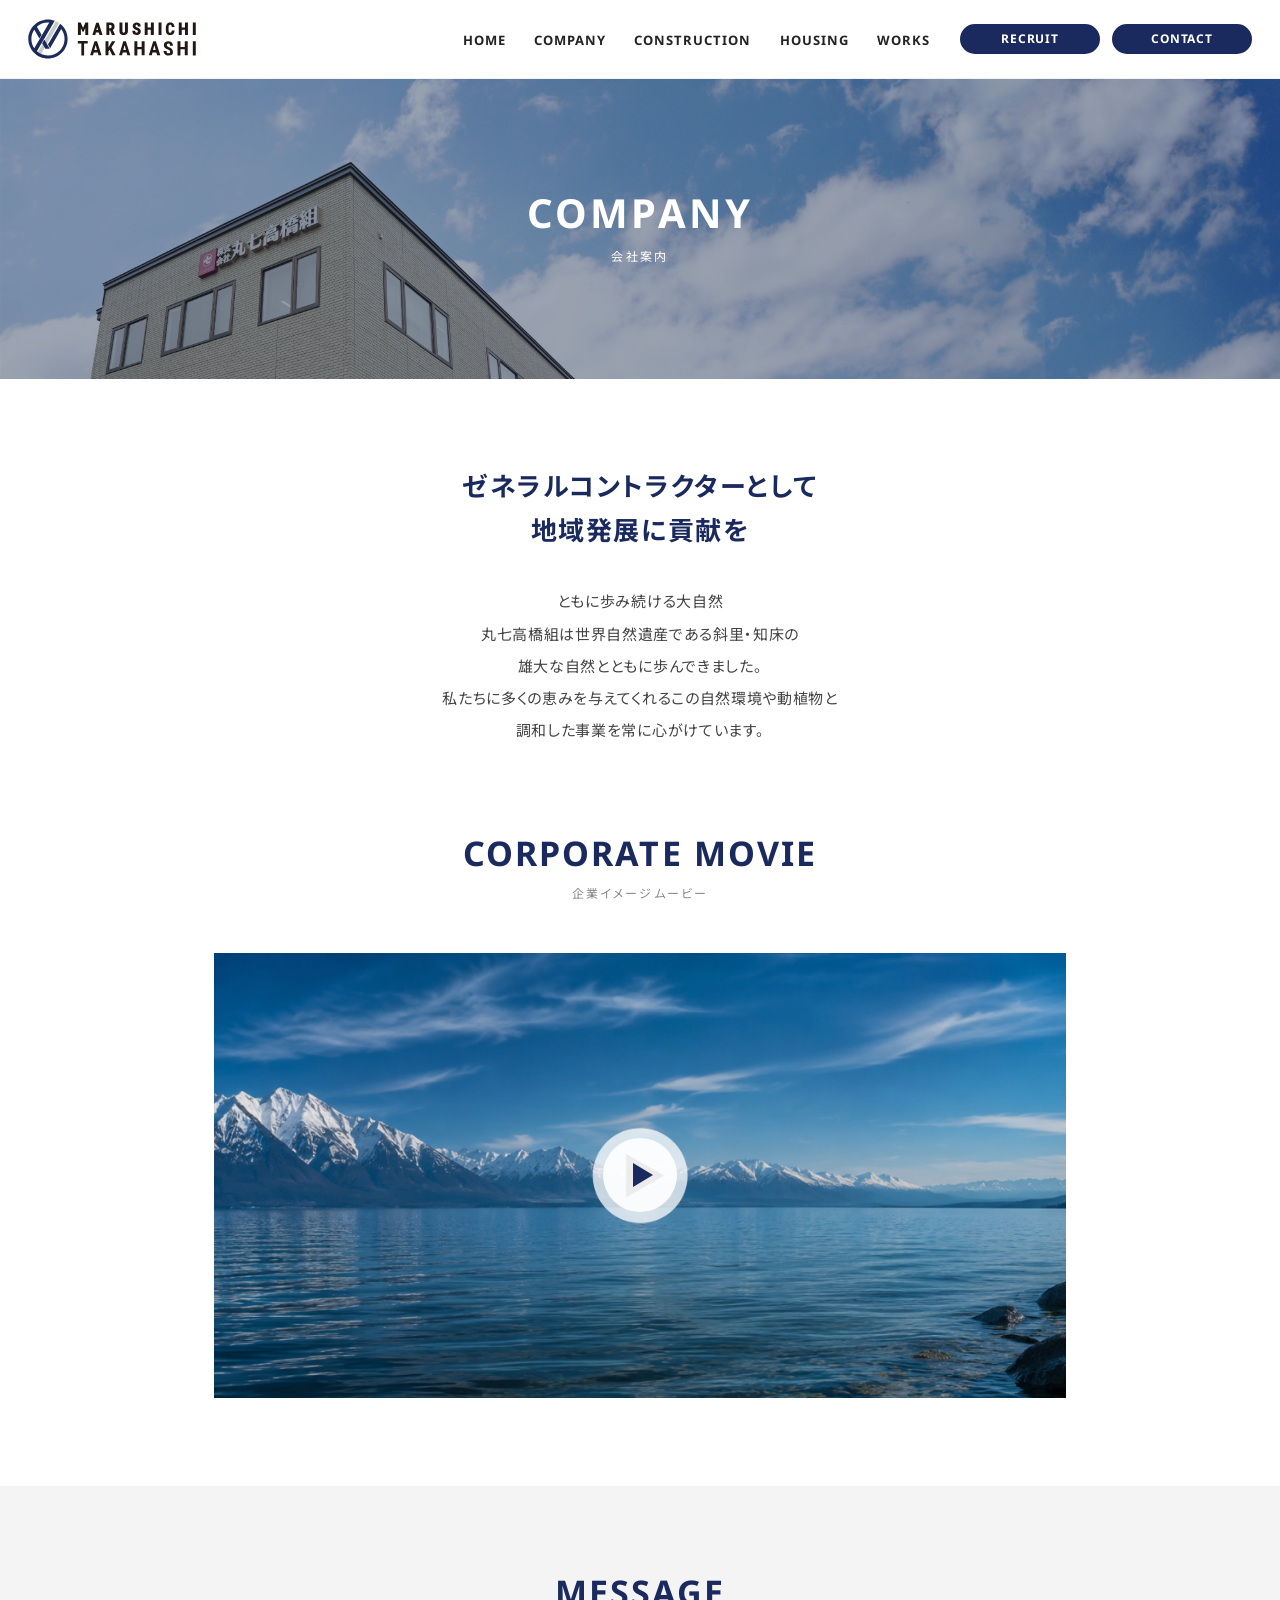
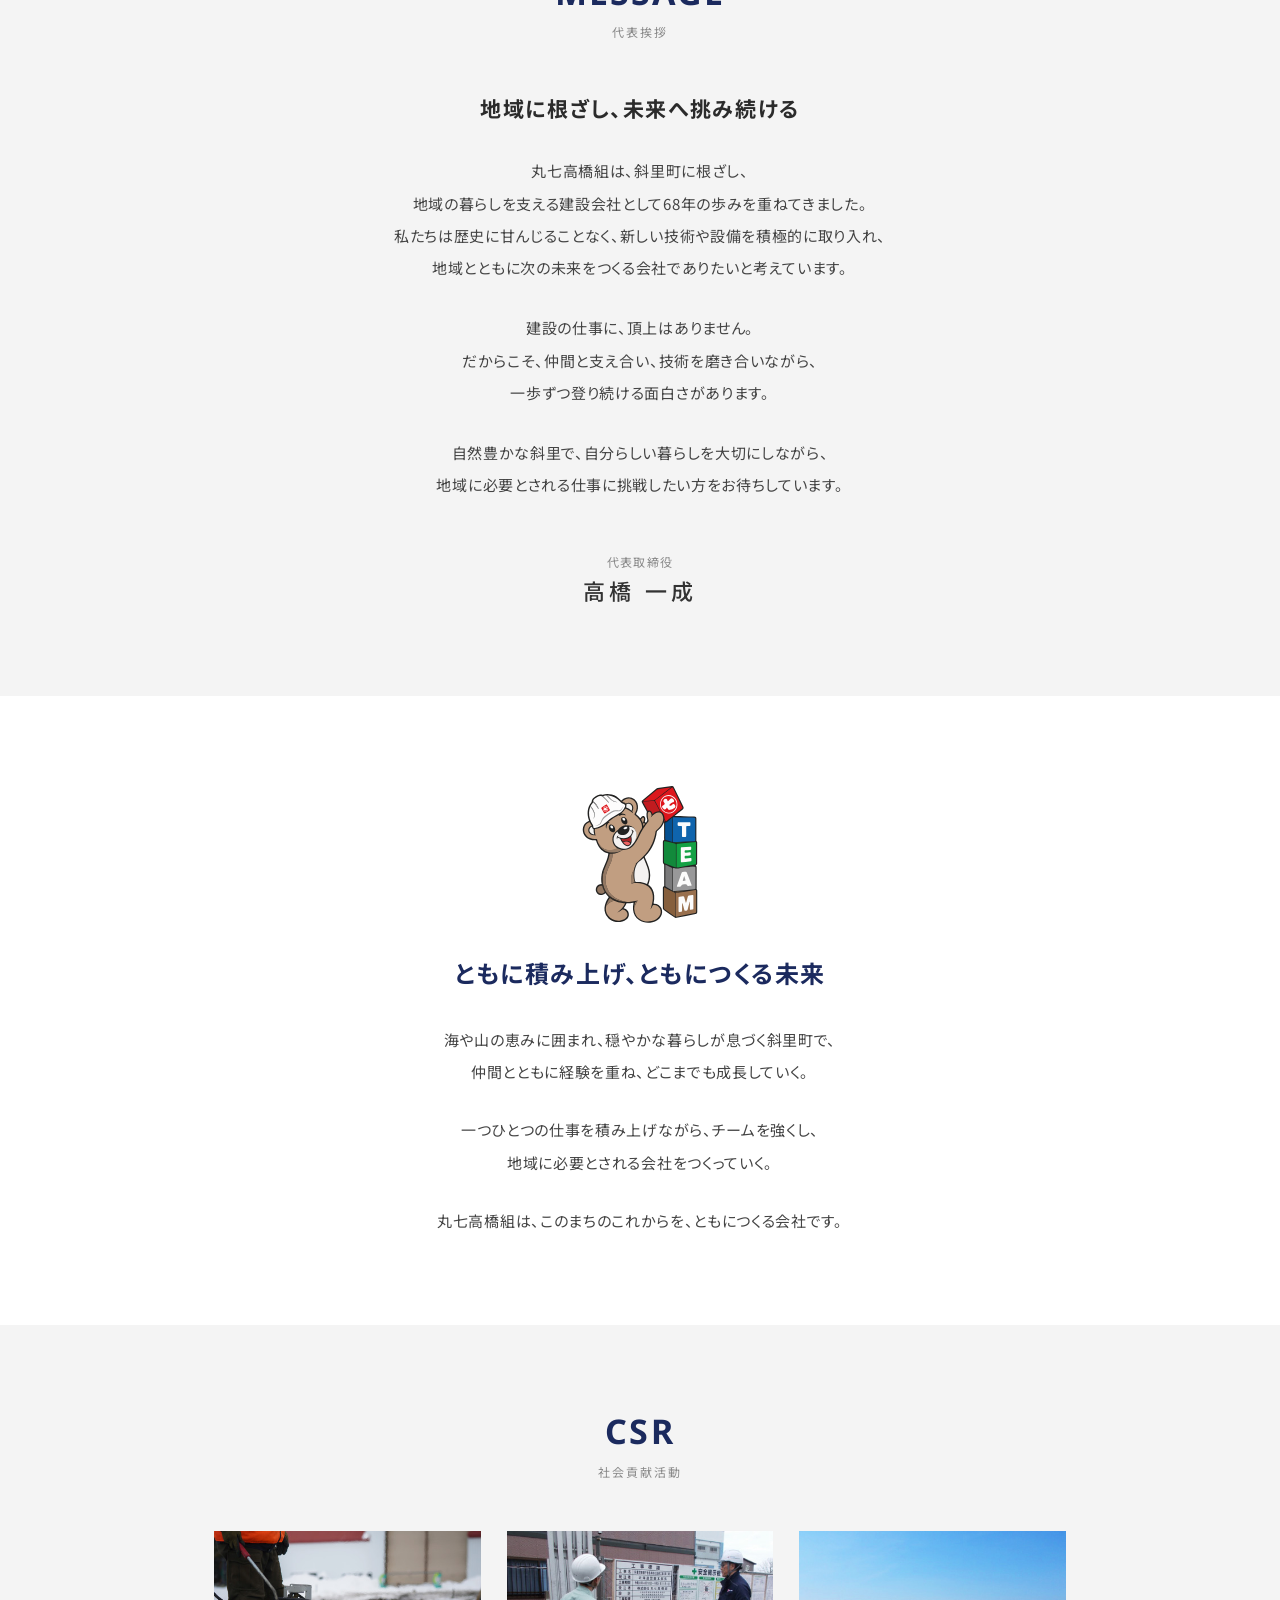
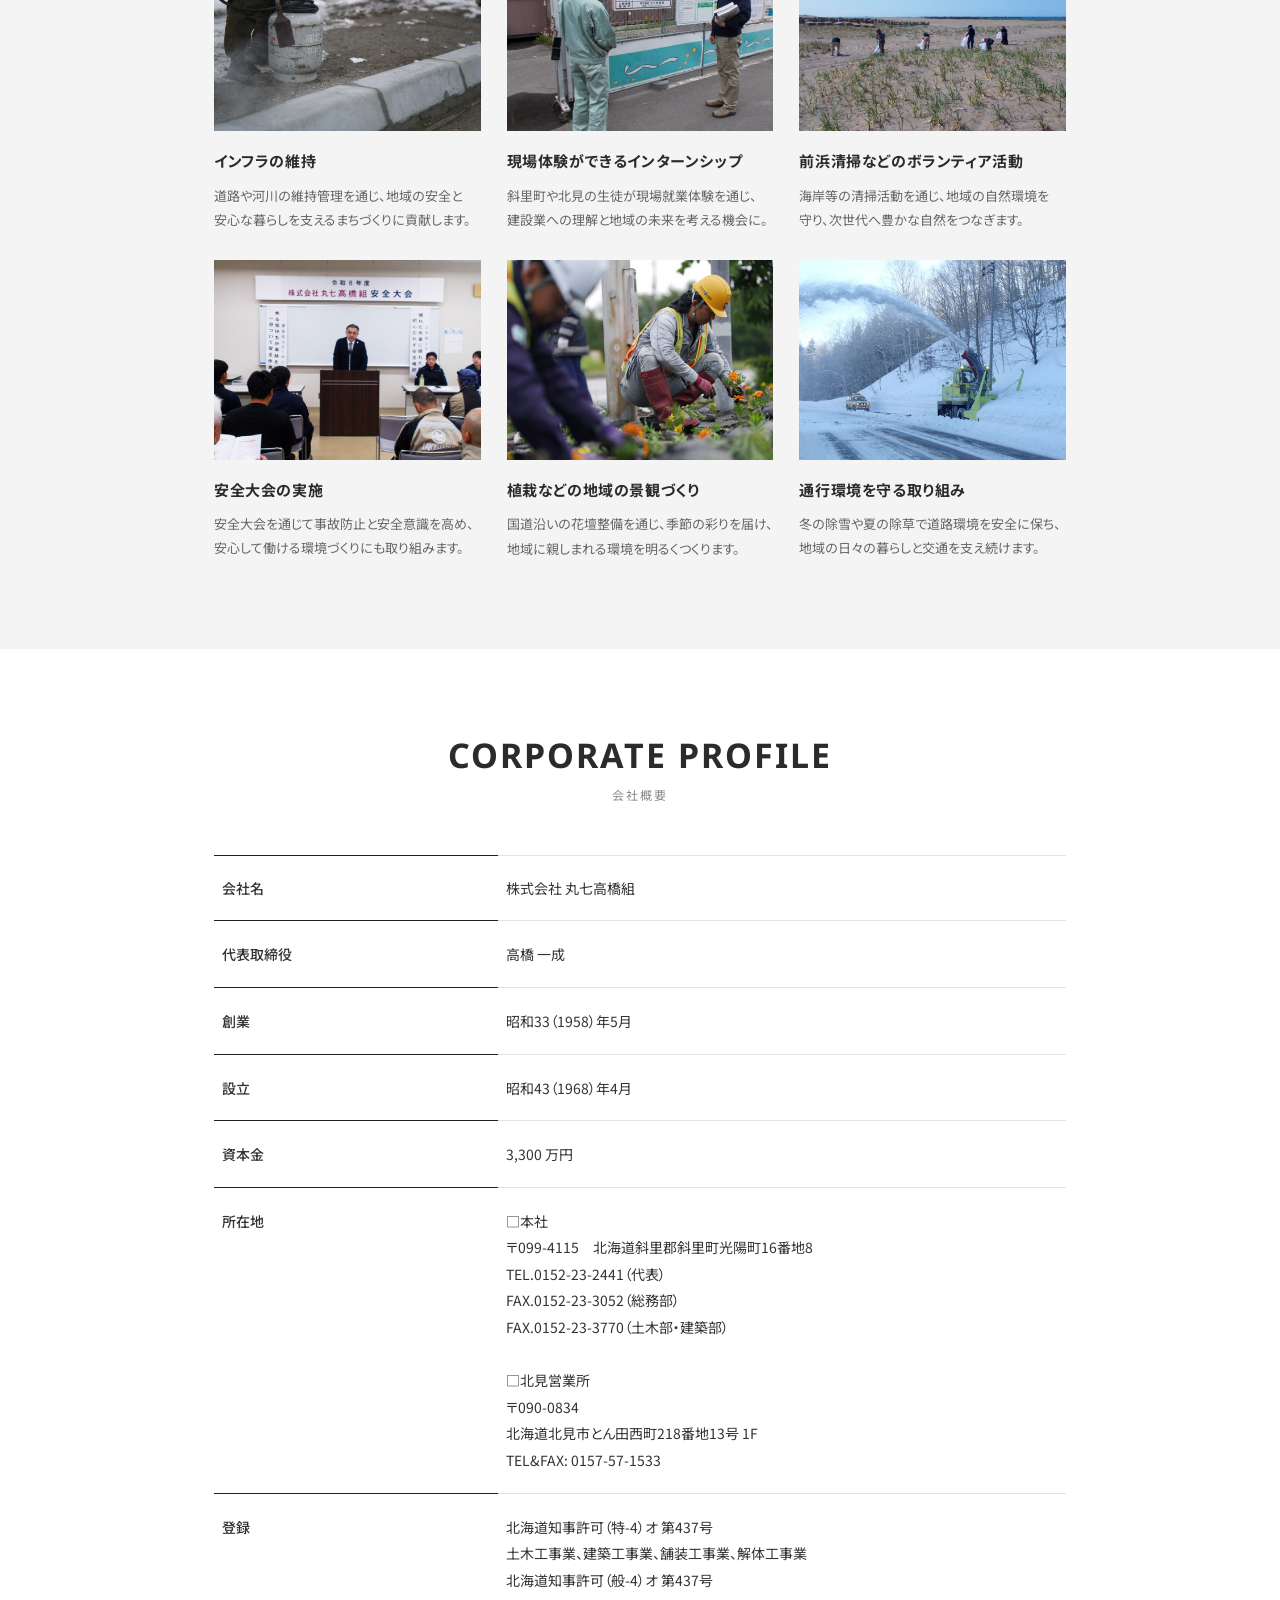
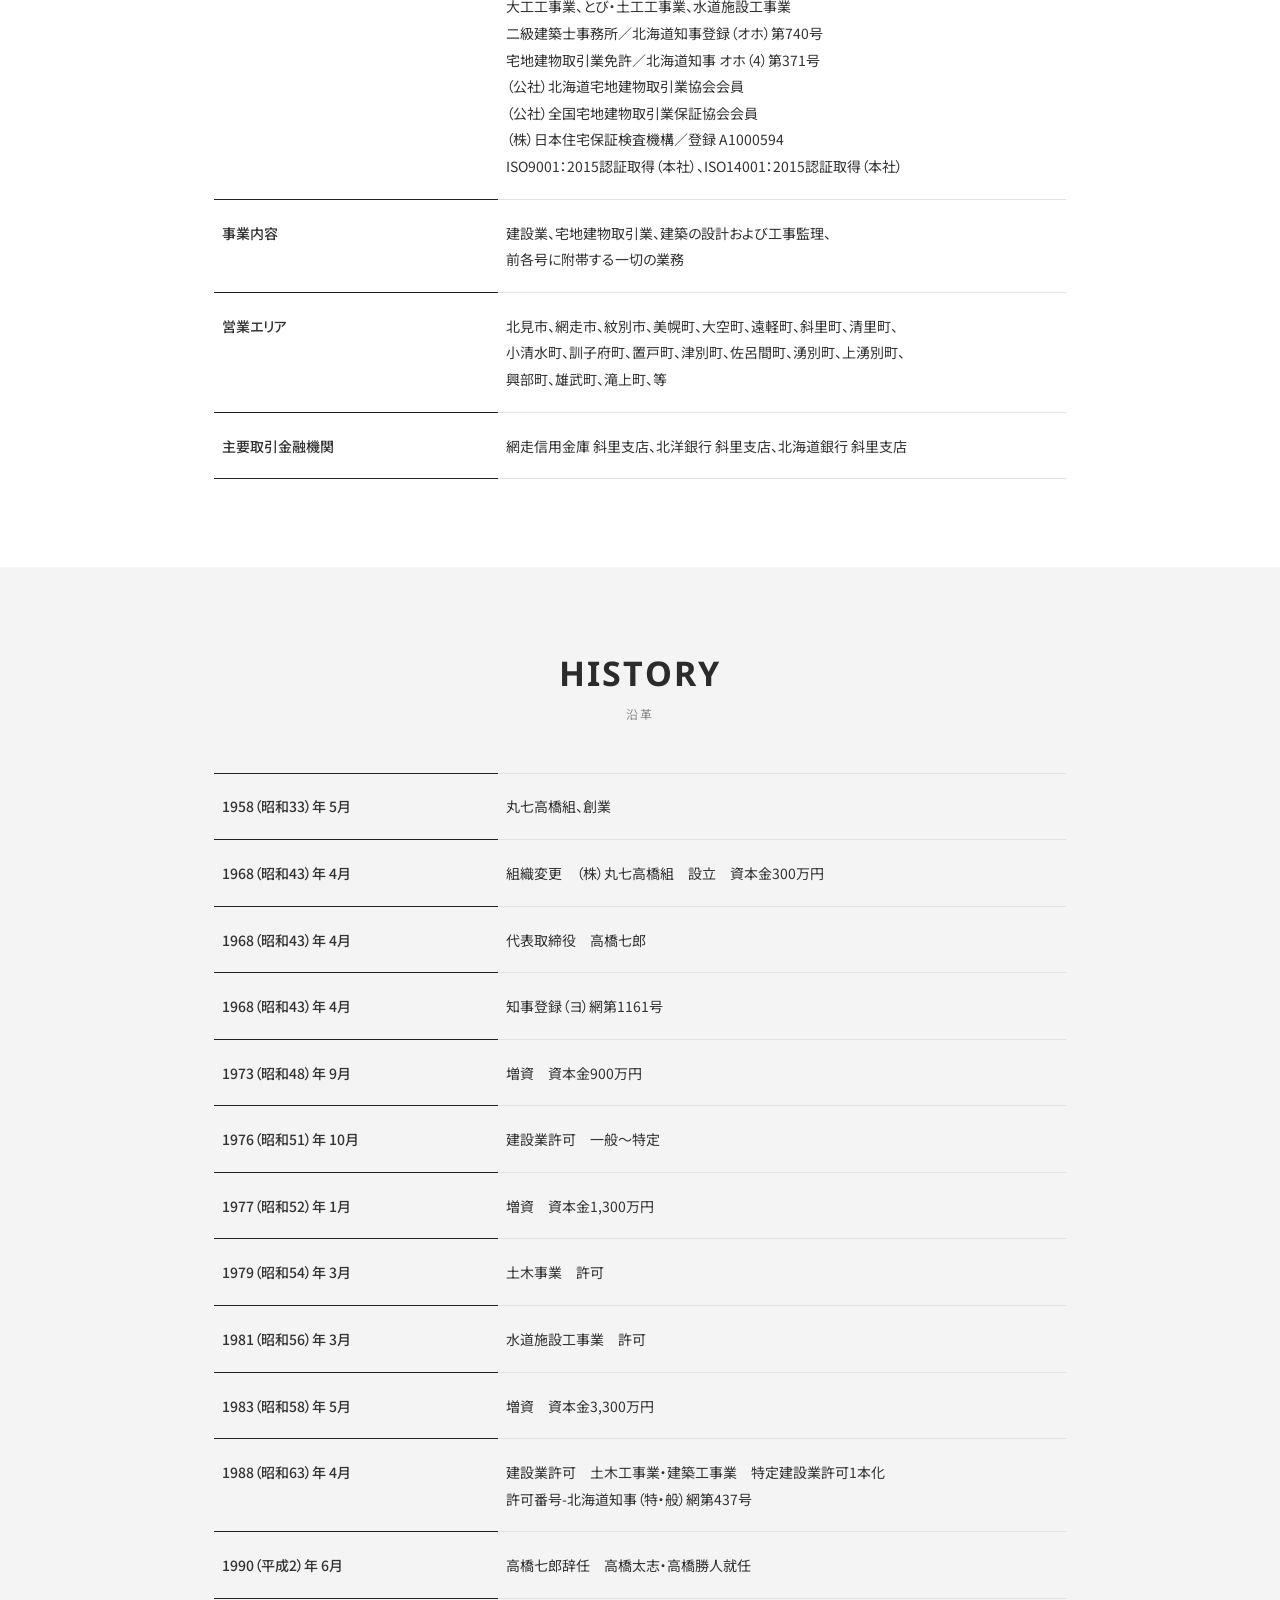
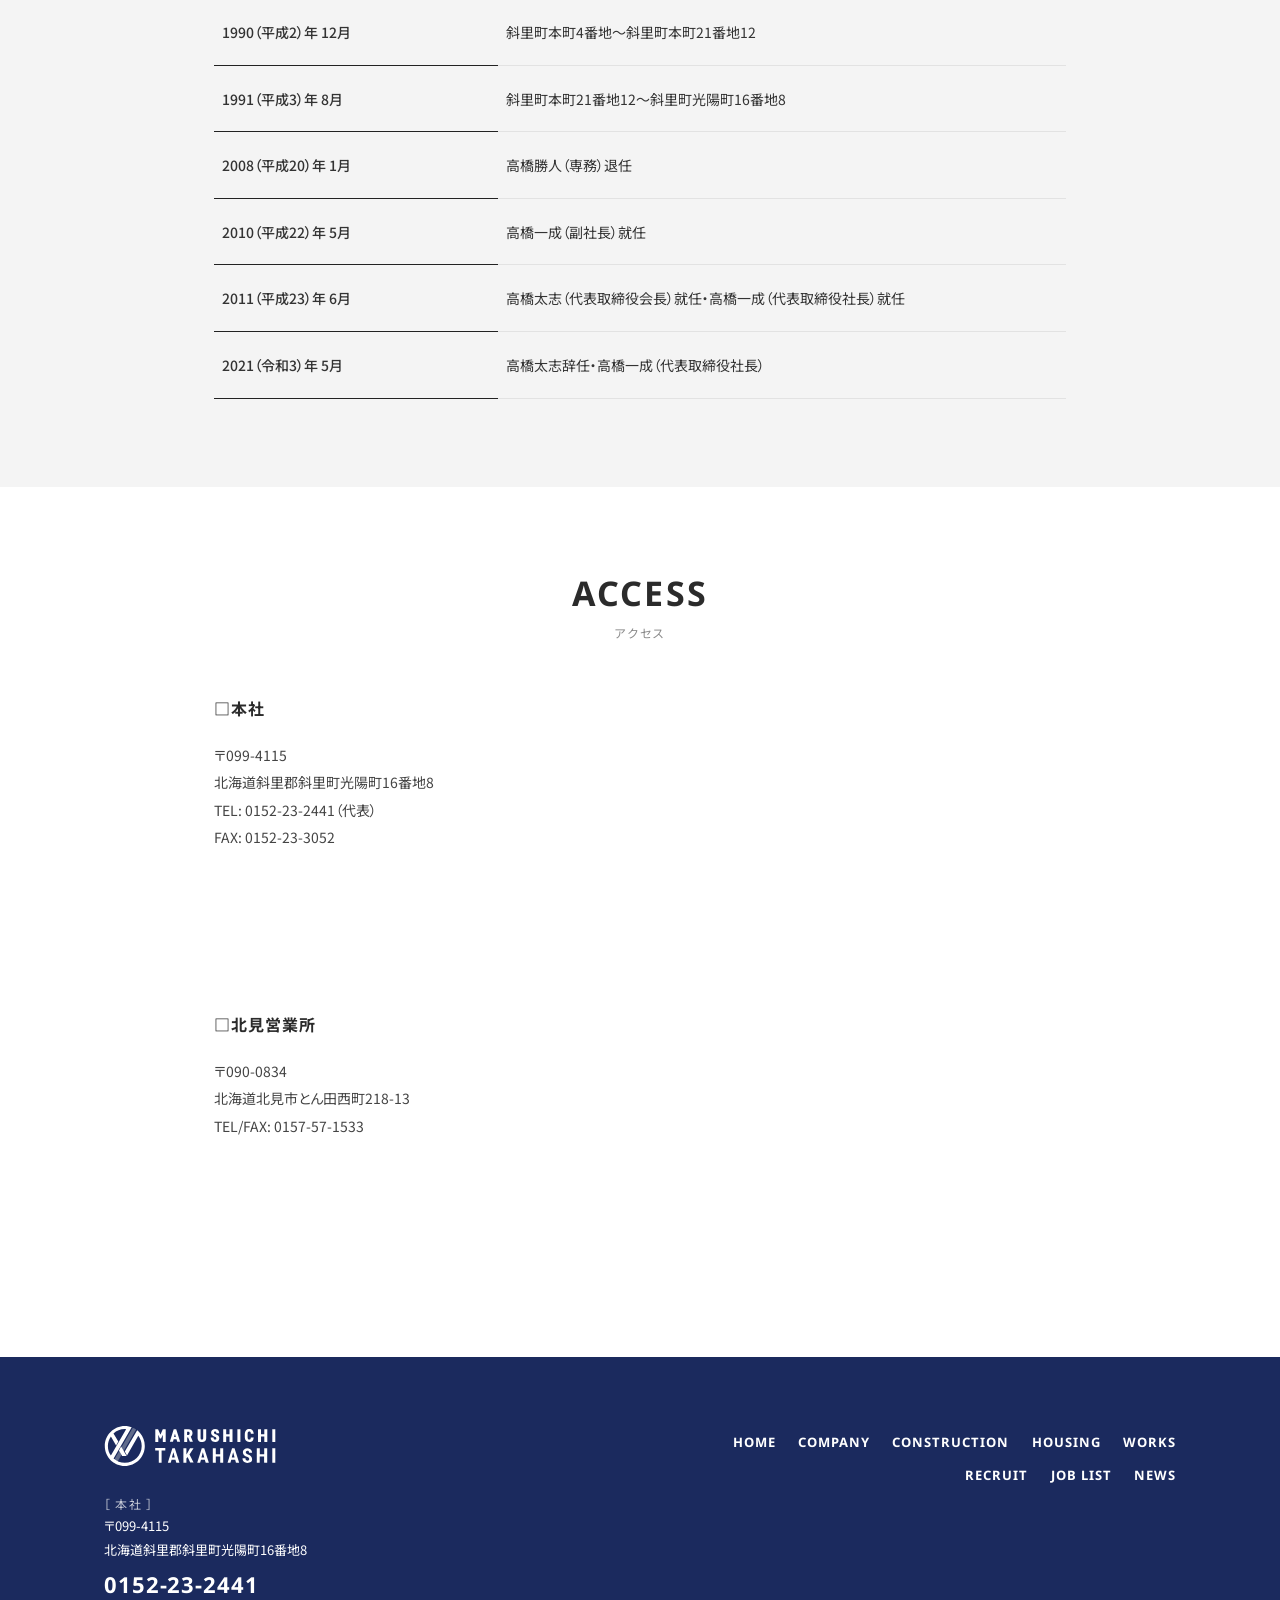
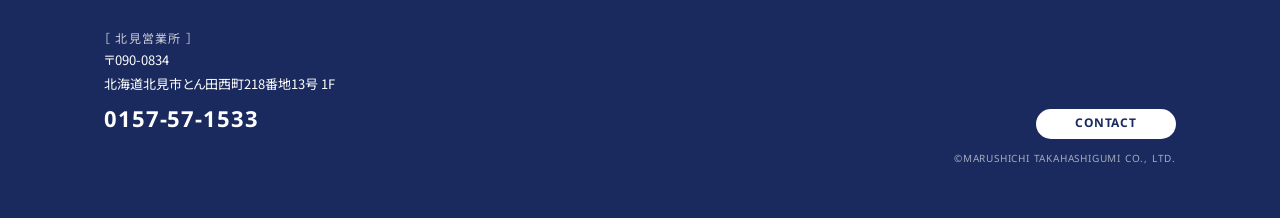
==== commit 8769f939: "文言校正: 正文にあわせて説明文を修正（7ページ） - TOP: 建築/土木事業タグ（集合住宅 一戸建住宅 / 河川 公園） - COMPANY: CSR(インターンシップ・前浜清掃)の説明文 - H" ====
--- a/company.html
+++ b/company.html
@@ -209,12 +209,12 @@
       <div class="card-item">
         <div class="thumb"><img src="images/company/company-csr02.jpg" alt="現場体験ができるインターンシップ"></div>
         <h4>現場体験ができるインターンシップ</h4>
-        <p>斜里町での次世代の主役が現場就業体験を通し、建設業への理解と地域の未来を考える機会に。</p>
+        <p>斜里町や北見の生徒が現場就業体験を通じ、建設業への理解と地域の未来を考える機会に。</p>
       </div>
       <div class="card-item">
         <div class="thumb"><img src="images/company/company-csr03.jpg" alt="前浜清掃などのボランティア活動"></div>
         <h4>前浜清掃などのボランティア活動</h4>
-        <p>海岸等の清掃活動を通し、地域の自然環境を守り、次世代へ豊かな自然をつなげます。</p>
+        <p>海岸等の清掃活動を通じ、地域の自然環境を守り、次世代へ豊かな自然をつなぎます。</p>
       </div>
       <div class="card-item">
         <div class="thumb"><img src="images/company/company-csr04.jpg" alt="安全大会の実施"></div>
--- a/assets/css/style.css
+++ b/assets/css/style.css
@@ -19,6 +19,7 @@
   font-feature-settings: "palt";
   -webkit-font-smoothing: antialiased;
   text-rendering: optimizeLegibility;
+  overflow-x: clip; /* 100vwフルブリードによる横スクロール/はみ出しを防止（stickyは維持） */
 }
 img { max-width: 100%; height: auto; display: block; border: 0; }
 a { color: inherit; text-decoration: none; transition: opacity .25s, color .25s, background .25s; }
@@ -51,6 +52,20 @@
   .br-sp { display: inline; }
 }
 
+/* 日本語の自然な改行：禁則強化＋見出しの行バランス＋段落のオーファン抑制。
+   対応ブラウザ(Chrome等)では文節単位で改行（auto-phrase）。 */
+body { line-break: strict; }
+h1, h2, h3, h4,
+.hero-copy h1, .page-hero .en, .page-title .en,
+.sec-head .en-title, .split-body .lead, .page-lead, .const-lead-ttl,
+.hous-lead-txt, .media-row .media-txt h3, .contact-box .txt .en {
+  text-wrap: balance;
+}
+p, .split-body .desc, .card-item p, .detail-body p { text-wrap: pretty; }
+@supports (word-break: auto-phrase) {
+  body { word-break: auto-phrase; }
+}
+
 /* ---------- 共通レイアウト ---------- */
 .wrap { width: 100%; max-width: var(--maxw); margin: 0 auto; padding: 0 var(--gutter); }
 .section { padding: 88px 0; }
@@ -449,7 +464,24 @@
 .detail-body p + p { margin-top: 1.6em; }
 
 @media (max-width: 767px){
-  .layout-side { grid-template-columns: 1fr; gap: 32px; }
+  /* サイドバー(CATEGORY/ARCHIVES・絞り込み)は本体の下へ移動＋横並びチップで省スペース */
+  .layout-side { display: flex; flex-direction: column; gap: 40px; }
+  .layout-side > aside { order: 2; }
+  .side-block { margin-bottom: 28px; }
+  .side-block h3 { font-size: 14px; padding-bottom: 8px; margin-bottom: 14px; }
+  .side-block .side-links { display: flex; flex-wrap: wrap; gap: 8px 10px; }
+  .side-block .side-links a {
+    display: inline-block; padding: 7px 16px; border: 1px solid var(--line);
+    border-radius: 18px; font-size: 12px; color: #444;
+  }
+  .side-block.filter .side-links a::before { content: ""; }
+  .archives .yr { padding: 8px 0 4px; font-weight: 700; }
+  .archives .mo { display: flex; flex-wrap: wrap; gap: 7px 8px; }
+  .archives .mo a {
+    display: inline-block; padding: 6px 12px; border: 1px solid var(--line);
+    border-radius: 16px; font-size: 12px;
+  }
+
   .works-grid { grid-template-columns: 1fr 1fr; gap: 26px 16px; }
   .news-media .item { grid-template-columns: 84px 1fr; gap: 18px; padding: 22px 0; }
   .news-media h3 { font-size: 15px; }
@@ -517,10 +549,12 @@
   .service-cards { grid-template-columns: 1fr; }
   .news-ttl { white-space: normal; }
 
-  .footer-inner { grid-template-columns: 1fr; gap: 30px; }
-  .footer-right { align-items: flex-start; }
-  .footer-nav { text-align: left; }
-  .footer-nav a { margin: 0 22px 0 0; }
+  .footer-inner { grid-template-columns: minmax(0, 1fr); gap: 30px; }
+  .footer-left, .footer-right { min-width: 0; }
+  .footer-right { align-items: flex-start; width: 100%; }
+  .footer-nav { text-align: left; width: 100%; min-width: 0; }
+  .footer-nav .row { display: flex; flex-wrap: wrap; column-gap: 14px; row-gap: 6px; width: 100%; min-width: 0; }
+  .footer-nav a { margin: 0; font-size: 11.5px; white-space: nowrap; }
   .footer-copy { text-align: left; }
 
   /* 下層ページ */
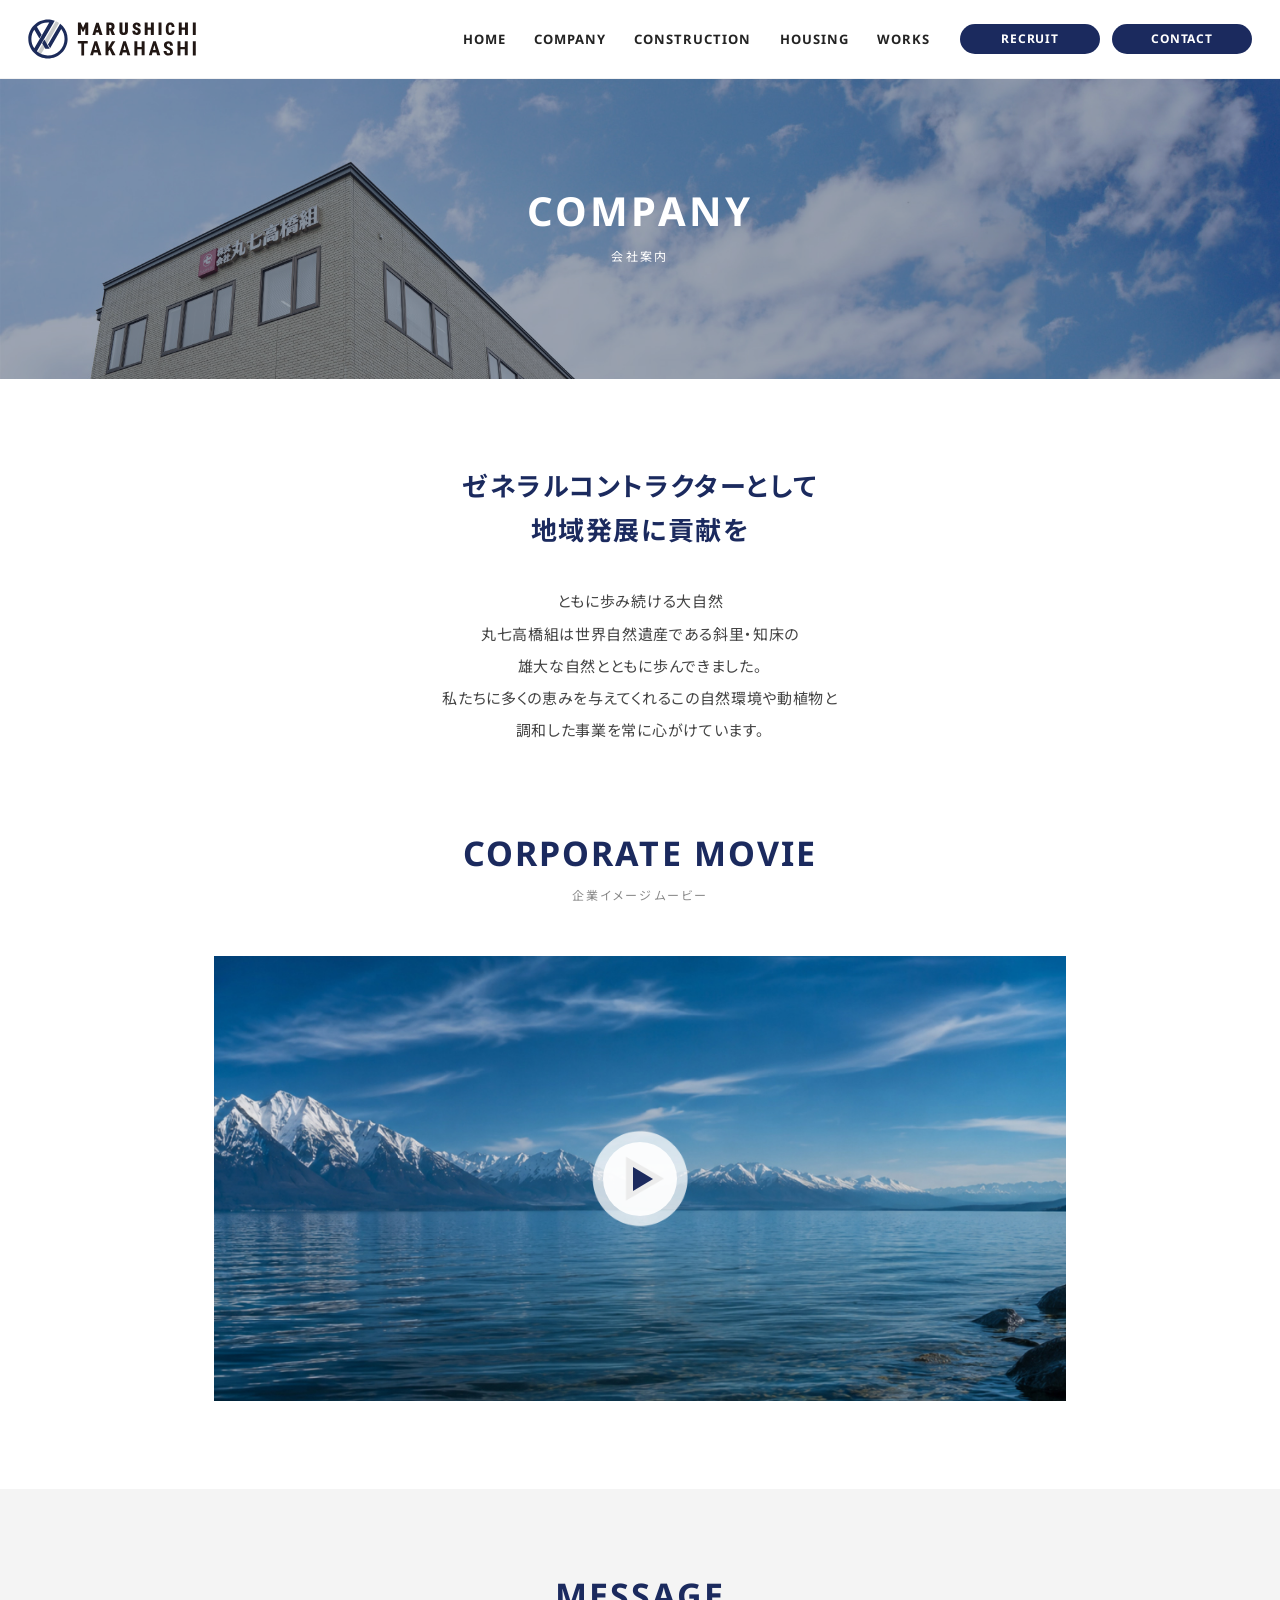
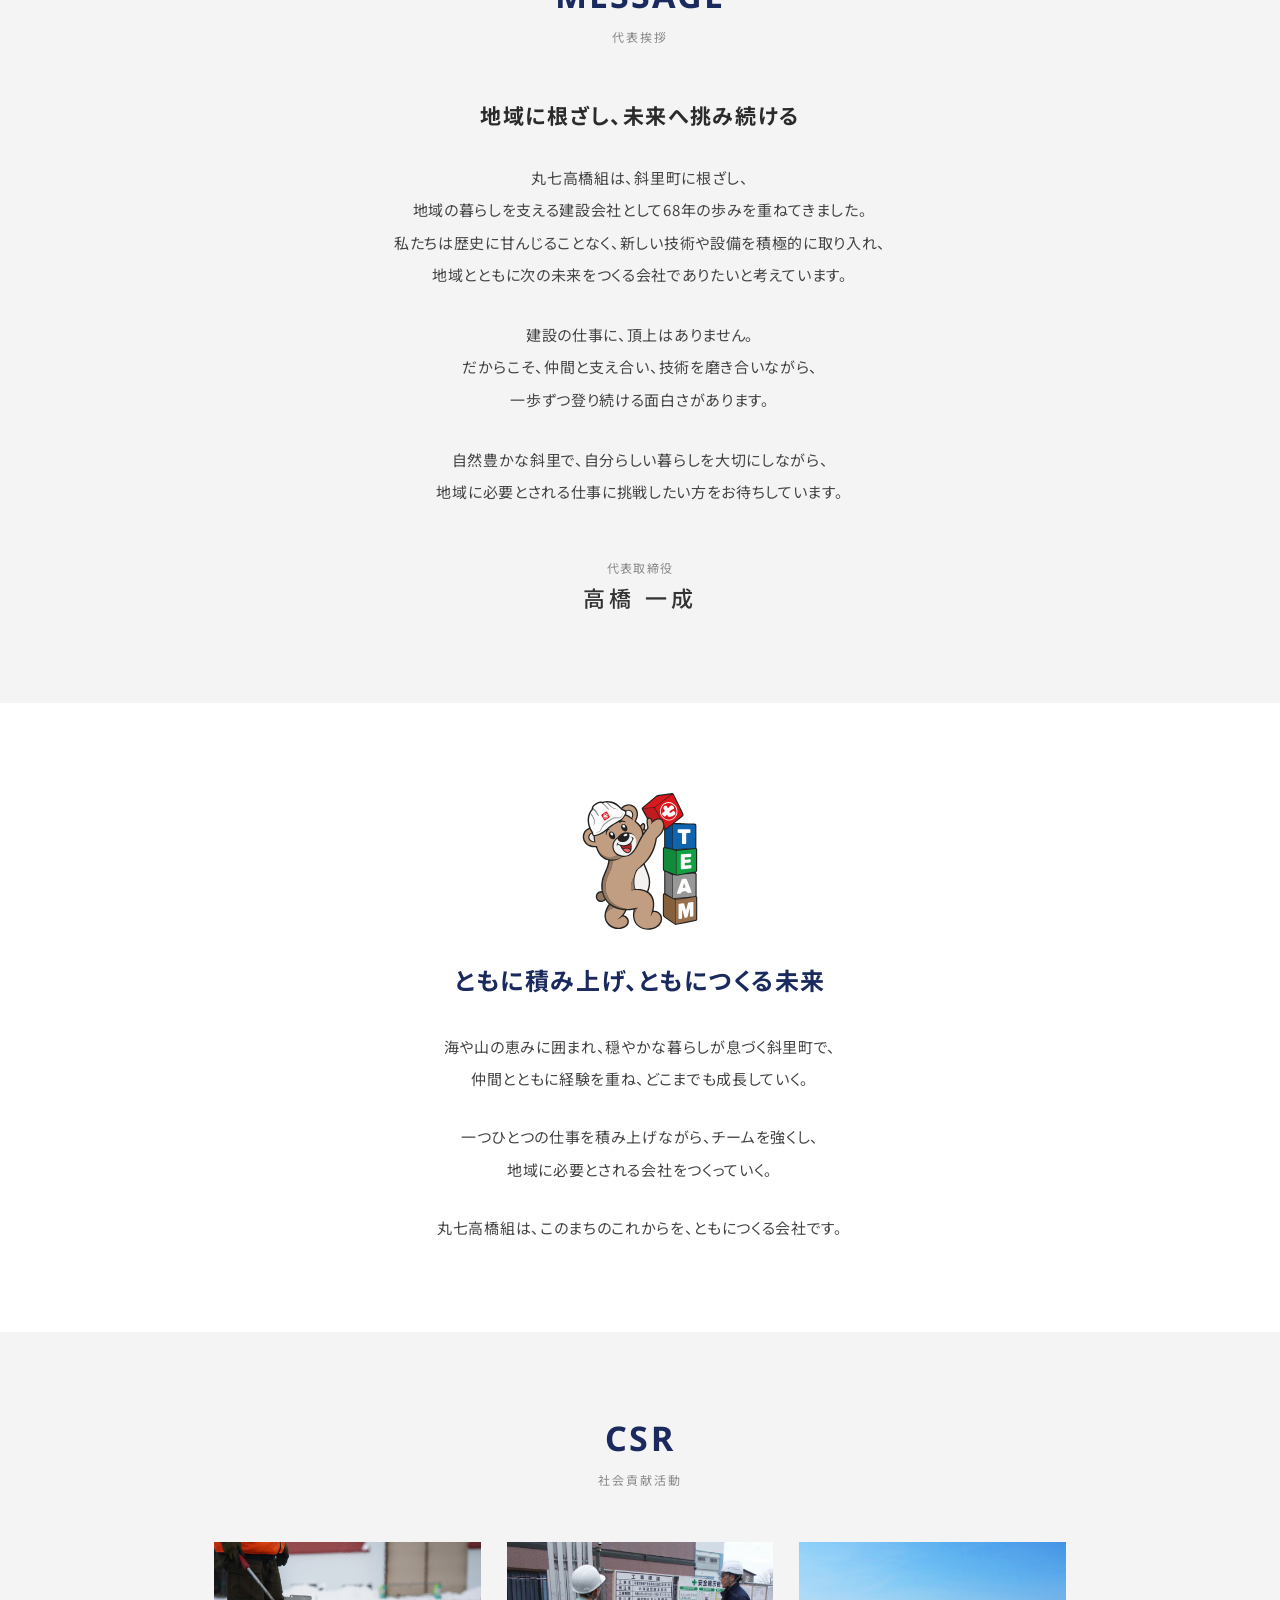
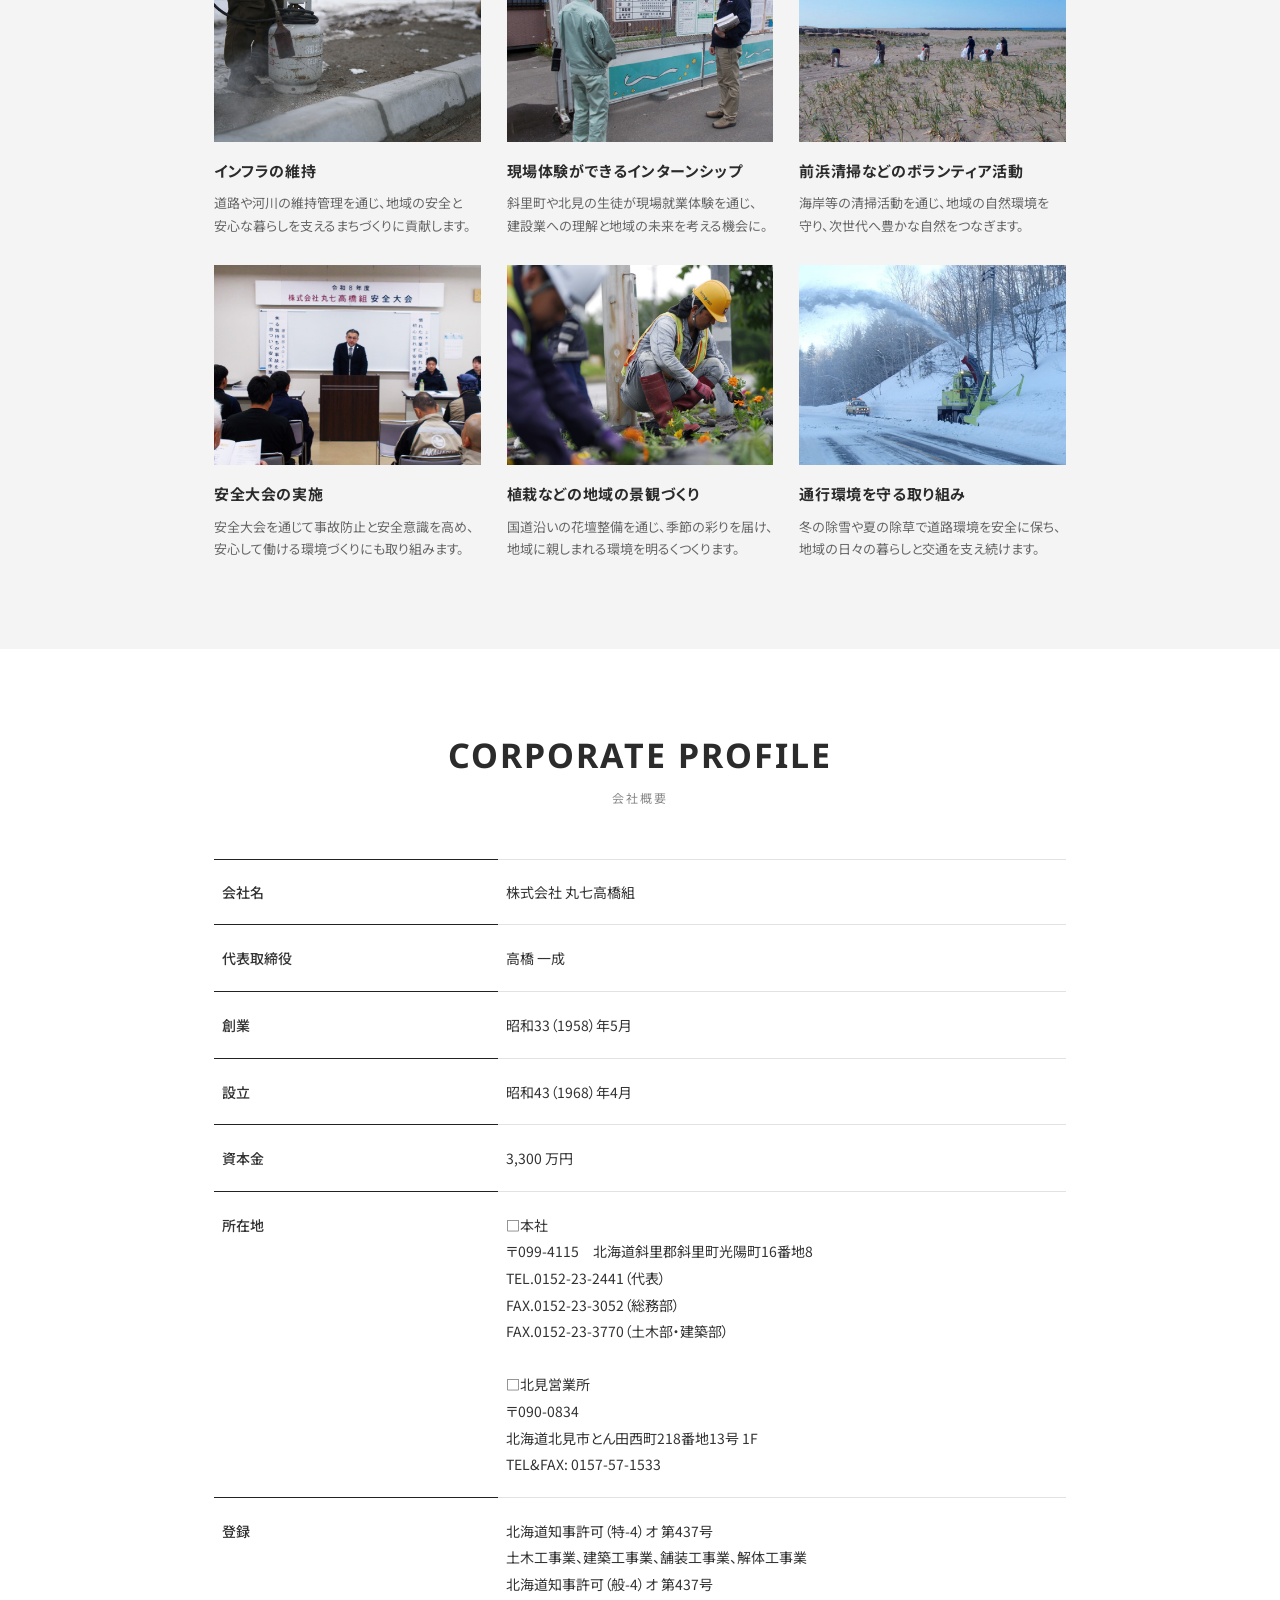
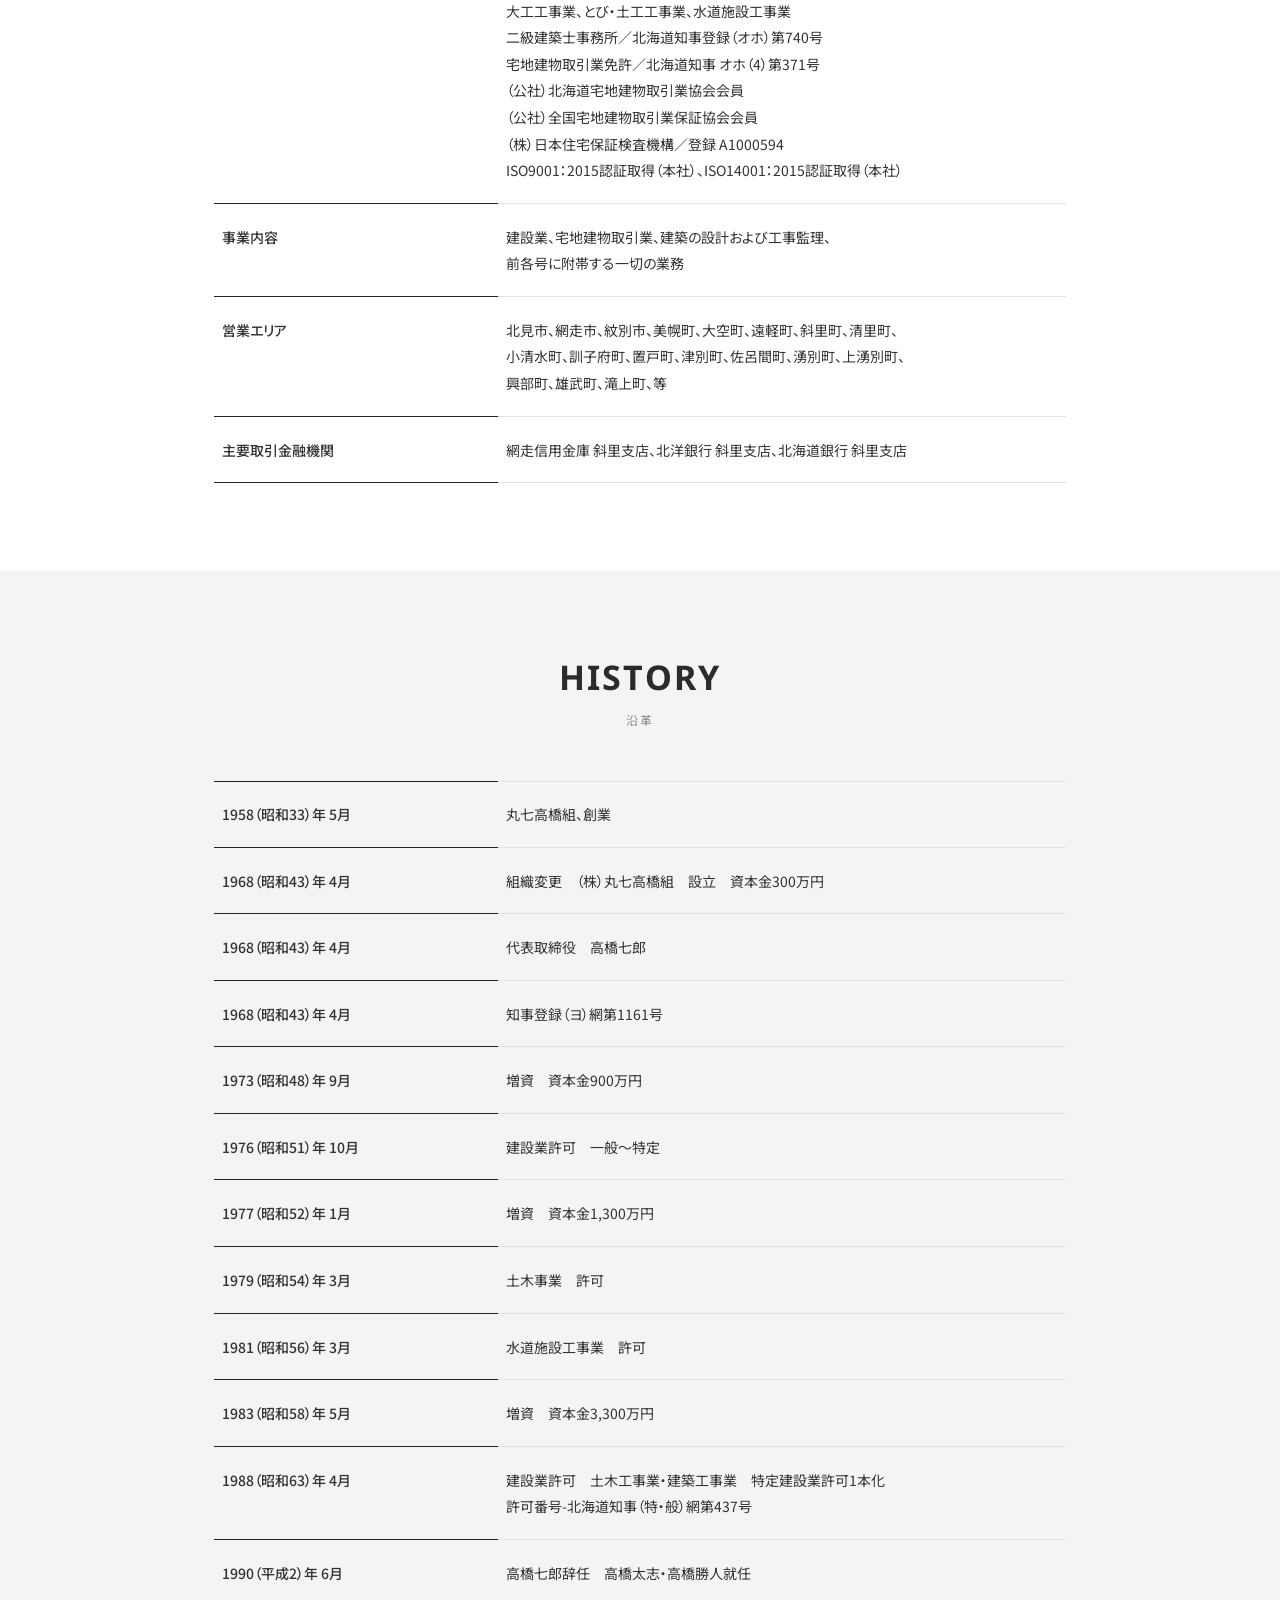
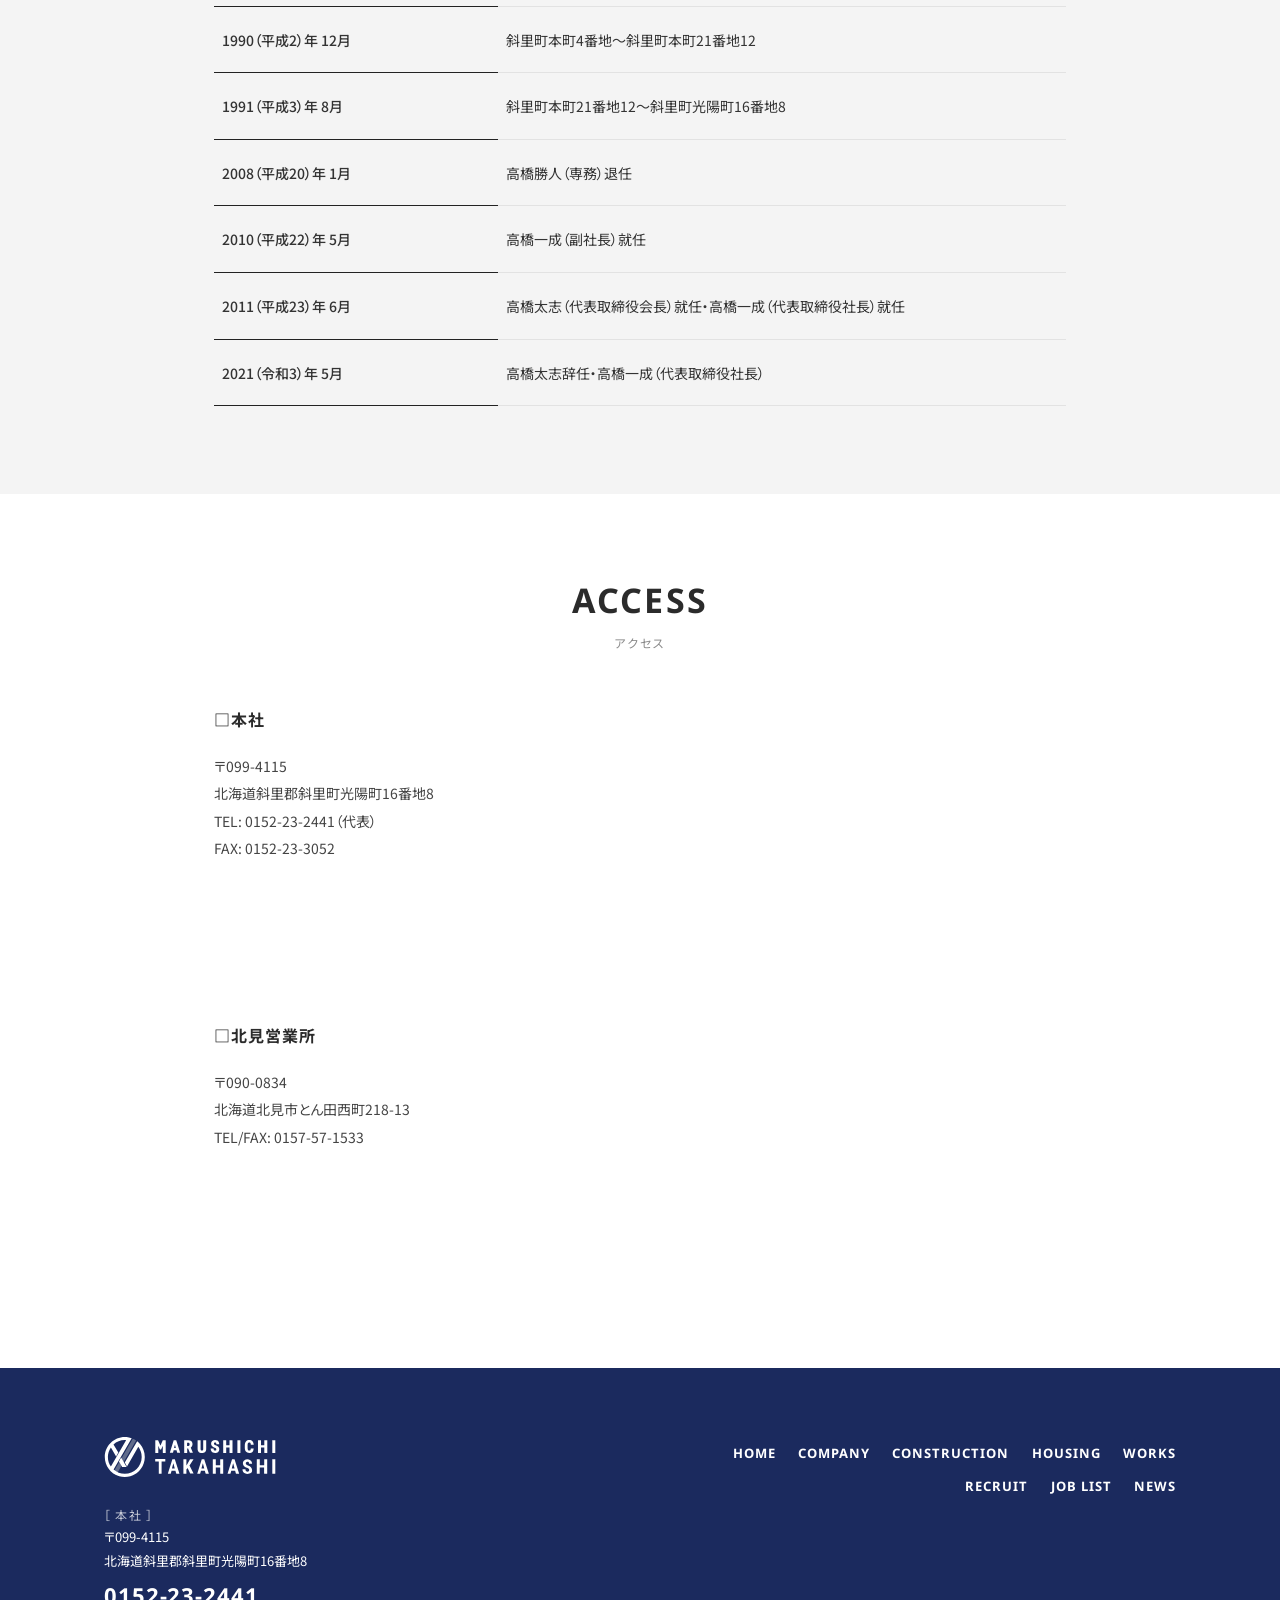
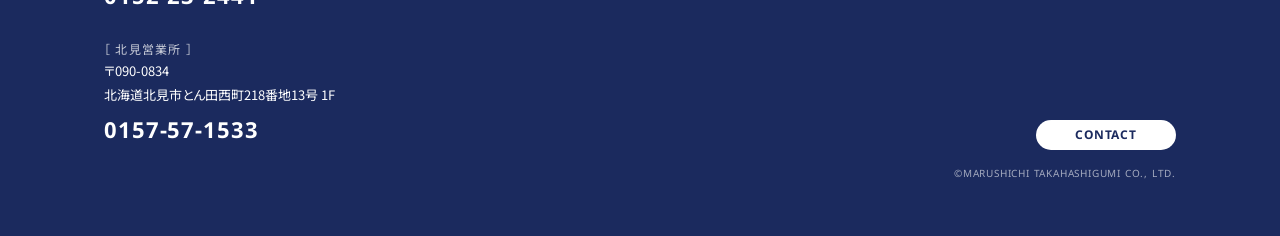
==== commit 644dbcdb: "修正0706: PDF赤字21項目を静的サイト＋WPテーマに反映 全体: 本文の行間を1.75emに統一 / TOPヒーロー高さ=calc(100vh-79px) TOP: RECRUIT/COMPA" ====
--- a/company.html
+++ b/company.html
@@ -95,7 +95,6 @@
     <li><a href="news.html">NEWS<span class="jp">お知らせ</span></a></li>
   </ul>
   <div class="drawer-btns">
-    <a href="recruit.html">RECRUIT</a>
     <a href="contact.html">CONTACT</a>
   </div>
 </div>
@@ -133,7 +132,7 @@
       <p class="en-title">CORPORATE MOVIE</p>
       <span class="jp-sub">企業イメージムービー</span>
     </div>
-    <a href="#" class="movie-box" aria-label="企業イメージムービーを再生">
+    <a href="#" class="movie-box" data-movie="gjFNEufrs6M" aria-label="企業イメージムービーを再生">
       <img src="images/company/company-movie-btn.jpg" alt="企業イメージムービー">
       <span class="play"></span>
     </a>
--- a/assets/css/style.css
+++ b/assets/css/style.css
@@ -14,7 +14,7 @@
     "Hiragino Kaku Gothic ProN", "Yu Gothic", "Meiryo", sans-serif;
   color: var(--text);
   background: var(--bg);
-  line-height: 1.9;
+  line-height: 1.75em;
   font-size: 15px;
   font-feature-settings: "palt";
   -webkit-font-smoothing: antialiased;
@@ -192,7 +192,7 @@
 /* =========================================================
    ヒーロー（TOP）
    ========================================================= */
-.hero { position: relative; height: 640px; overflow: hidden; }
+.hero { position: relative; height: calc(100vh - 79px); overflow: hidden; }
 .hero-slides { position: absolute; inset: 0; }
 .hero-slide {
   position: absolute; inset: 0;
@@ -228,6 +228,27 @@
   width: 96px; height: 96px;
 }
 .hero-movie img { width: 100%; }
+.hero-movie, .movie-box, [data-movie] { cursor: pointer; }
+
+/* =========================================================
+   動画モーダル（YouTube）
+   ========================================================= */
+.movie-modal {
+  position: fixed; inset: 0; z-index: 1000;
+  display: none; align-items: center; justify-content: center;
+  padding: 24px;
+}
+body.movie-open { overflow: hidden; }
+body.movie-open .movie-modal { display: flex; }
+.movie-modal-bg { position: absolute; inset: 0; background: rgba(0,0,0,.82); }
+.movie-modal-inner { position: relative; z-index: 2; width: min(960px, 100%); }
+.movie-modal-frame { position: relative; width: 100%; aspect-ratio: 16/9; background: #000; }
+.movie-modal-frame iframe { position: absolute; inset: 0; width: 100%; height: 100%; border: 0; }
+.movie-modal-close {
+  position: absolute; top: -44px; right: 0;
+  width: 40px; height: 40px; padding: 0;
+  background: none; border: 0; color: #fff; font-size: 34px; line-height: 1;
+}
 
 /* =========================================================
    TOP : Recruit ブロック（画像+テキスト 2カラム）
@@ -247,7 +268,7 @@
 .split-body .lead {
   font-size: 22px; font-weight: 700; line-height: 1.7; margin-top: 28px; letter-spacing: .04em;
 }
-.split-body .desc { font-size: 14px; color: #555; margin-top: 20px; line-height: 1.9; }
+.split-body .desc { font-size: 14px; color: #555; margin-top: 20px; line-height: 1.75em; }
 .split-body .more { margin-top: 34px; }
 
 /* 900px幅コンテナ（採用ボタン・RECRUIT INFO） */
@@ -332,7 +353,7 @@
 .page-title .jp { display: block; margin-top: 10px; font-size: 12px; letter-spacing: .2em; color: var(--sub); }
 
 /* 中央リード文 */
-.page-lead { text-align: center; font-size: 17px; line-height: 2.1; letter-spacing: .04em; }
+.page-lead { text-align: center; font-size: 17px; line-height: 1.75em; letter-spacing: .04em; }
 .page-lead.strong { font-weight: 700; }
 
 /* 定義テーブル（会社概要・沿革・募集要項・WORKS詳細）
@@ -398,7 +419,7 @@
 .card-item .thumb { aspect-ratio: 4/3; overflow: hidden; }
 .card-item .thumb img { width: 100%; height: 100%; object-fit: cover; }
 .card-item h4 { font-size: 15px; font-weight: 700; margin-top: 16px; letter-spacing: .04em; }
-.card-item p { font-size: 13px; color: #666; margin-top: 8px; line-height: 1.85; }
+.card-item p { font-size: 13px; color: #666; margin-top: 8px; line-height: 1.75em; }
 
 /* 画像＋テキストの左右段組（下層汎用） */
 .media-row { display: grid; grid-template-columns: 1fr 1fr; gap: 56px; align-items: center; }
@@ -406,7 +427,7 @@
 .media-row .media-img img { width: 100%; }
 .media-row .media-txt h3 { font-size: 24px; font-weight: 700; line-height: 1.6; letter-spacing: .04em; }
 .media-row .media-txt .en-sub { font-family: var(--en); font-weight: 700; font-size: 13px; color: var(--navy); letter-spacing: .1em; margin-bottom: 10px; }
-.media-row .media-txt p { font-size: 14px; color: #555; margin-top: 18px; line-height: 1.95; }
+.media-row .media-txt p { font-size: 14px; color: #555; margin-top: 18px; line-height: 1.75em; }
 .media-row .media-txt .more { margin-top: 24px; }
 
 /* ページネーション */
@@ -451,7 +472,7 @@
 .news-media .head { display: flex; align-items: center; gap: 18px; margin-bottom: 12px; }
 .news-media .date { font-family: var(--en); font-weight: 700; font-size: 13px; color: #555; }
 .news-media h3 { font-size: 18px; font-weight: 700; line-height: 1.6; letter-spacing: .03em; }
-.news-media .excerpt { font-size: 13.5px; color: #666; margin-top: 12px; line-height: 1.9; }
+.news-media .excerpt { font-size: 13.5px; color: #666; margin-top: 12px; line-height: 1.75em; }
 .news-media .more { margin-top: 16px; }
 
 /* WORKS/NEWS 詳細 */
@@ -460,7 +481,7 @@
 .detail-gallery .thumbs img { width: 96px; height: 66px; object-fit: cover; cursor: pointer; }
 .detail-head h1 { font-size: 26px; font-weight: 700; letter-spacing: .04em; line-height: 1.5; }
 .detail-head .sub { font-size: 12px; color: var(--sub); margin-top: 8px; letter-spacing: .06em; }
-.detail-body { font-size: 14.5px; line-height: 2.0; color: #444; }
+.detail-body { font-size: 14.5px; line-height: 1.75em; color: #444; }
 .detail-body p + p { margin-top: 1.6em; }
 
 @media (max-width: 767px){
@@ -482,7 +503,11 @@
     border-radius: 16px; font-size: 12px;
   }
 
-  .works-grid { grid-template-columns: 1fr 1fr; gap: 26px 16px; }
+  /* SP: 2カラム。狭い列でタイトルとREAD MOREが重ならないよう縦積みに */
+  .works-grid { grid-template-columns: 1fr 1fr; gap: 26px 14px; align-items: start; }
+  .work-card .meta { flex-direction: column; align-items: flex-start; gap: 6px; margin-top: 10px; }
+  .work-card .meta .ttl { font-size: 13px; line-height: 1.5; }
+  .work-card .meta .read { font-size: 9.5px; color: #666; }
   .news-media .item { grid-template-columns: 84px 1fr; gap: 18px; padding: 22px 0; }
   .news-media h3 { font-size: 15px; }
   .news-media .head { flex-wrap: wrap; gap: 10px; margin-bottom: 8px; }
@@ -529,7 +554,7 @@
   .gnav-btns { display: none; }
   .sec-head .en-title { font-size: 26px; }
 
-  .hero { height: 520px; }
+  .hero { height: calc(100vh - 62px); }
   .hero-copy { bottom: 70px; padding-left: 24px; }
   .hero-copy h1 { font-size: 23px; }
   .hero-movie { width: 72px; height: 72px; right: 20px; bottom: 40px; }
@@ -545,9 +570,14 @@
   .service-cards.full .service-card { min-height: 300px; }
   .service-card .cap h3 { font-size: 24px; }
   .insta-grid { grid-template-columns: repeat(3, 1fr); }
+  .insta-grid a:nth-child(n+10) { display: none; } /* SP: 3×3=9枚（WPはSmash Balloon側で9に設定） */
   .insta-head .more { position: static; display: none; }
   .service-cards { grid-template-columns: 1fr; }
-  .news-ttl { white-space: normal; }
+  /* SP: カテゴリ・日付を上段、タイトルを下段に改行（TOG U踏襲） */
+  .news-row { flex-wrap: wrap; gap: 8px 14px; padding: 16px 4px; }
+  .news-cat { order: 1; }
+  .news-date { order: 2; }
+  .news-ttl { order: 3; flex: 1 0 100%; white-space: normal; font-size: 14px; }
 
   .footer-inner { grid-template-columns: minmax(0, 1fr); gap: 30px; }
   .footer-left, .footer-right { min-width: 0; }
@@ -562,7 +592,7 @@
   .page-hero .en { font-size: 28px; }
   .page-title { padding: 52px 0 6px; }
   .page-title .en { font-size: 28px; }
-  .page-lead { font-size: 15px; line-height: 1.95; }
+  .page-lead { font-size: 15px; line-height: 1.75em; }
   .spec-table th, .spec-table td { display: block; width: 100%; padding: 10px 4px; }
   .spec-table th { padding-bottom: 0; font-weight: 700; }
   .spec-table tr { display: block; padding: 12px 0; }
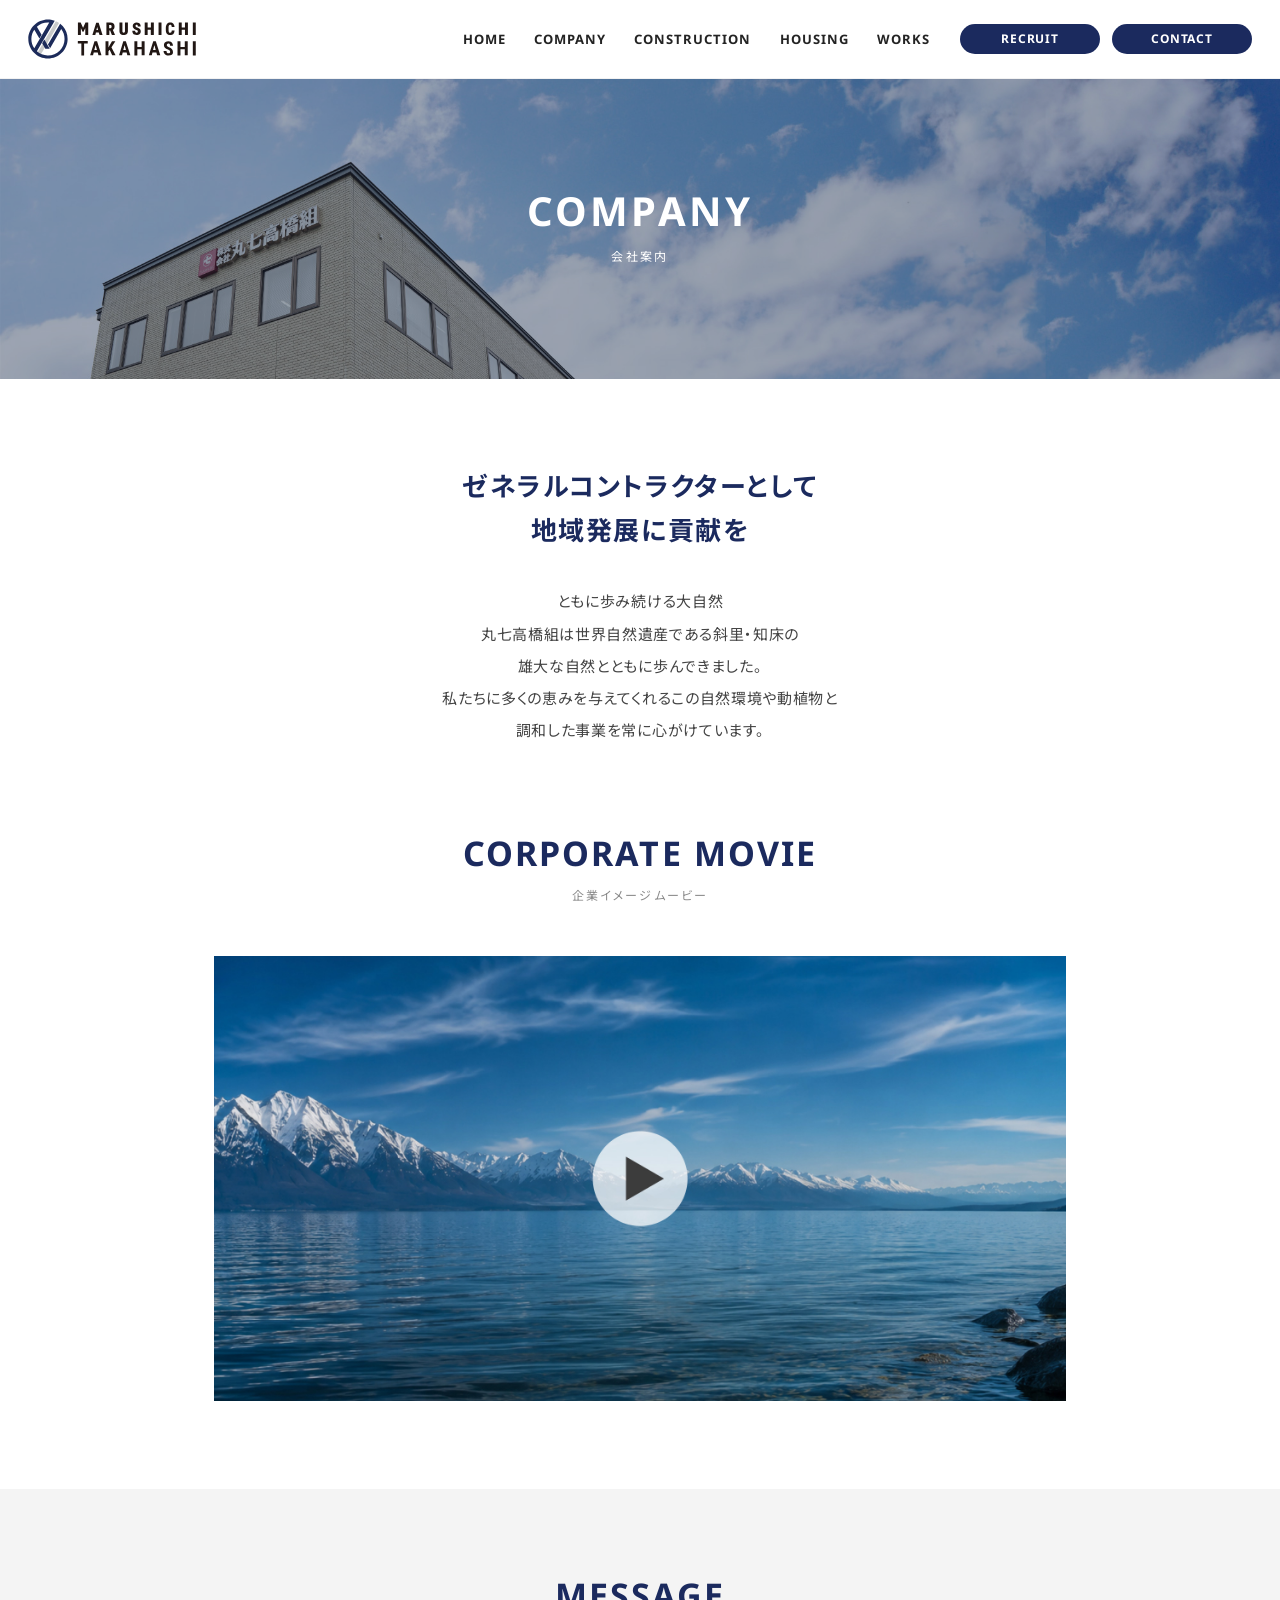
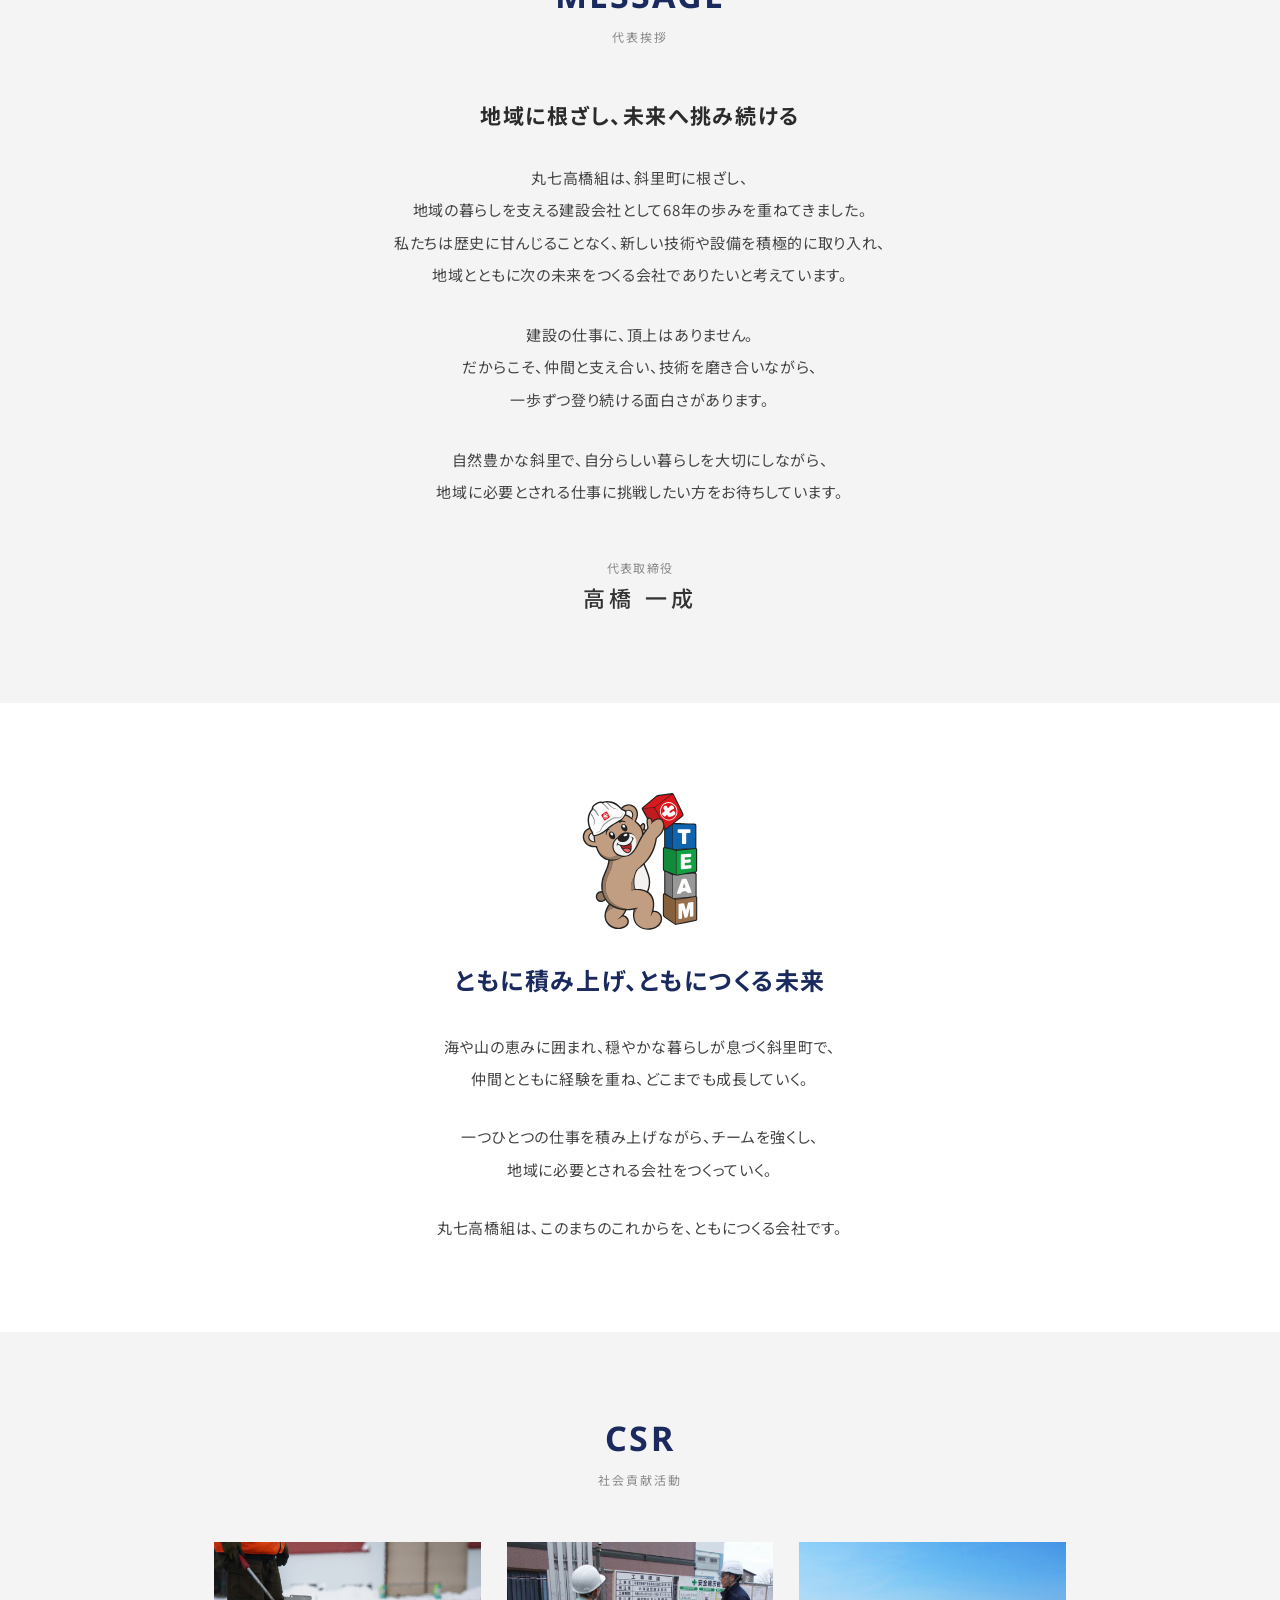
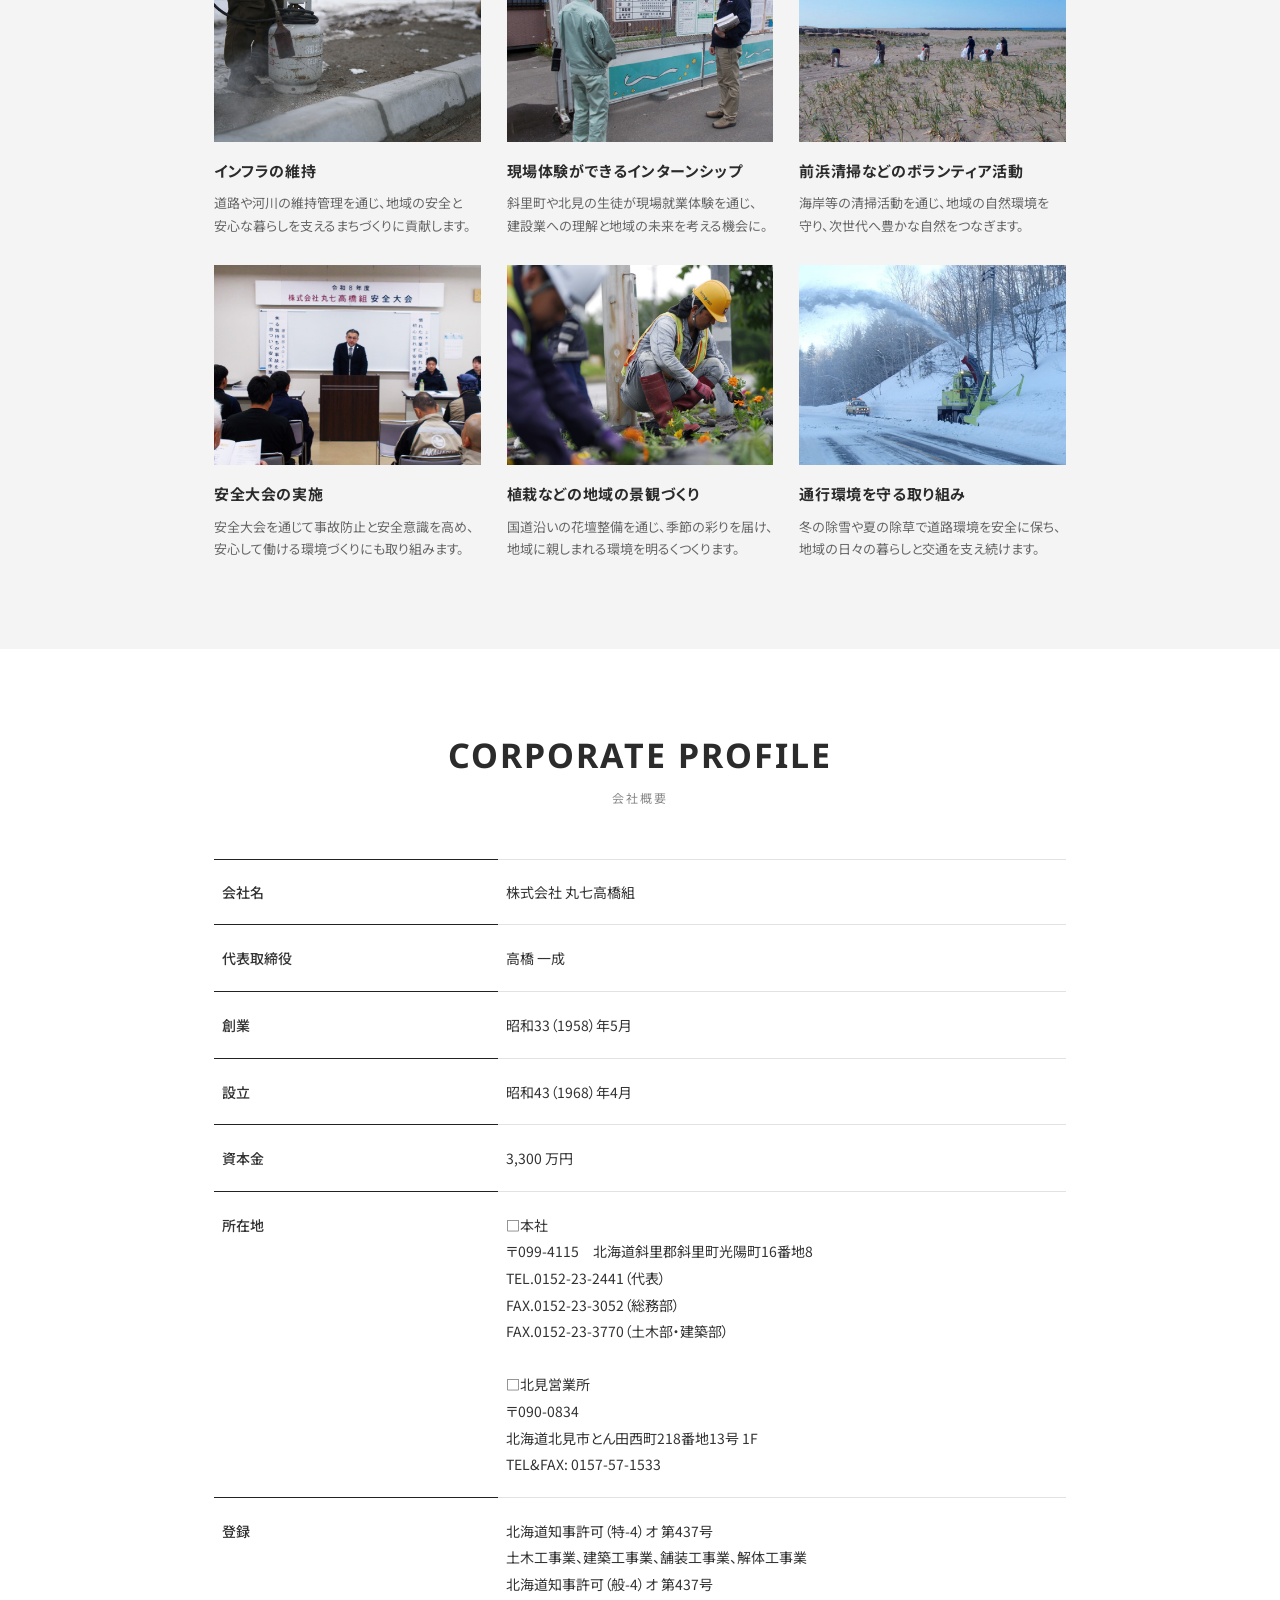
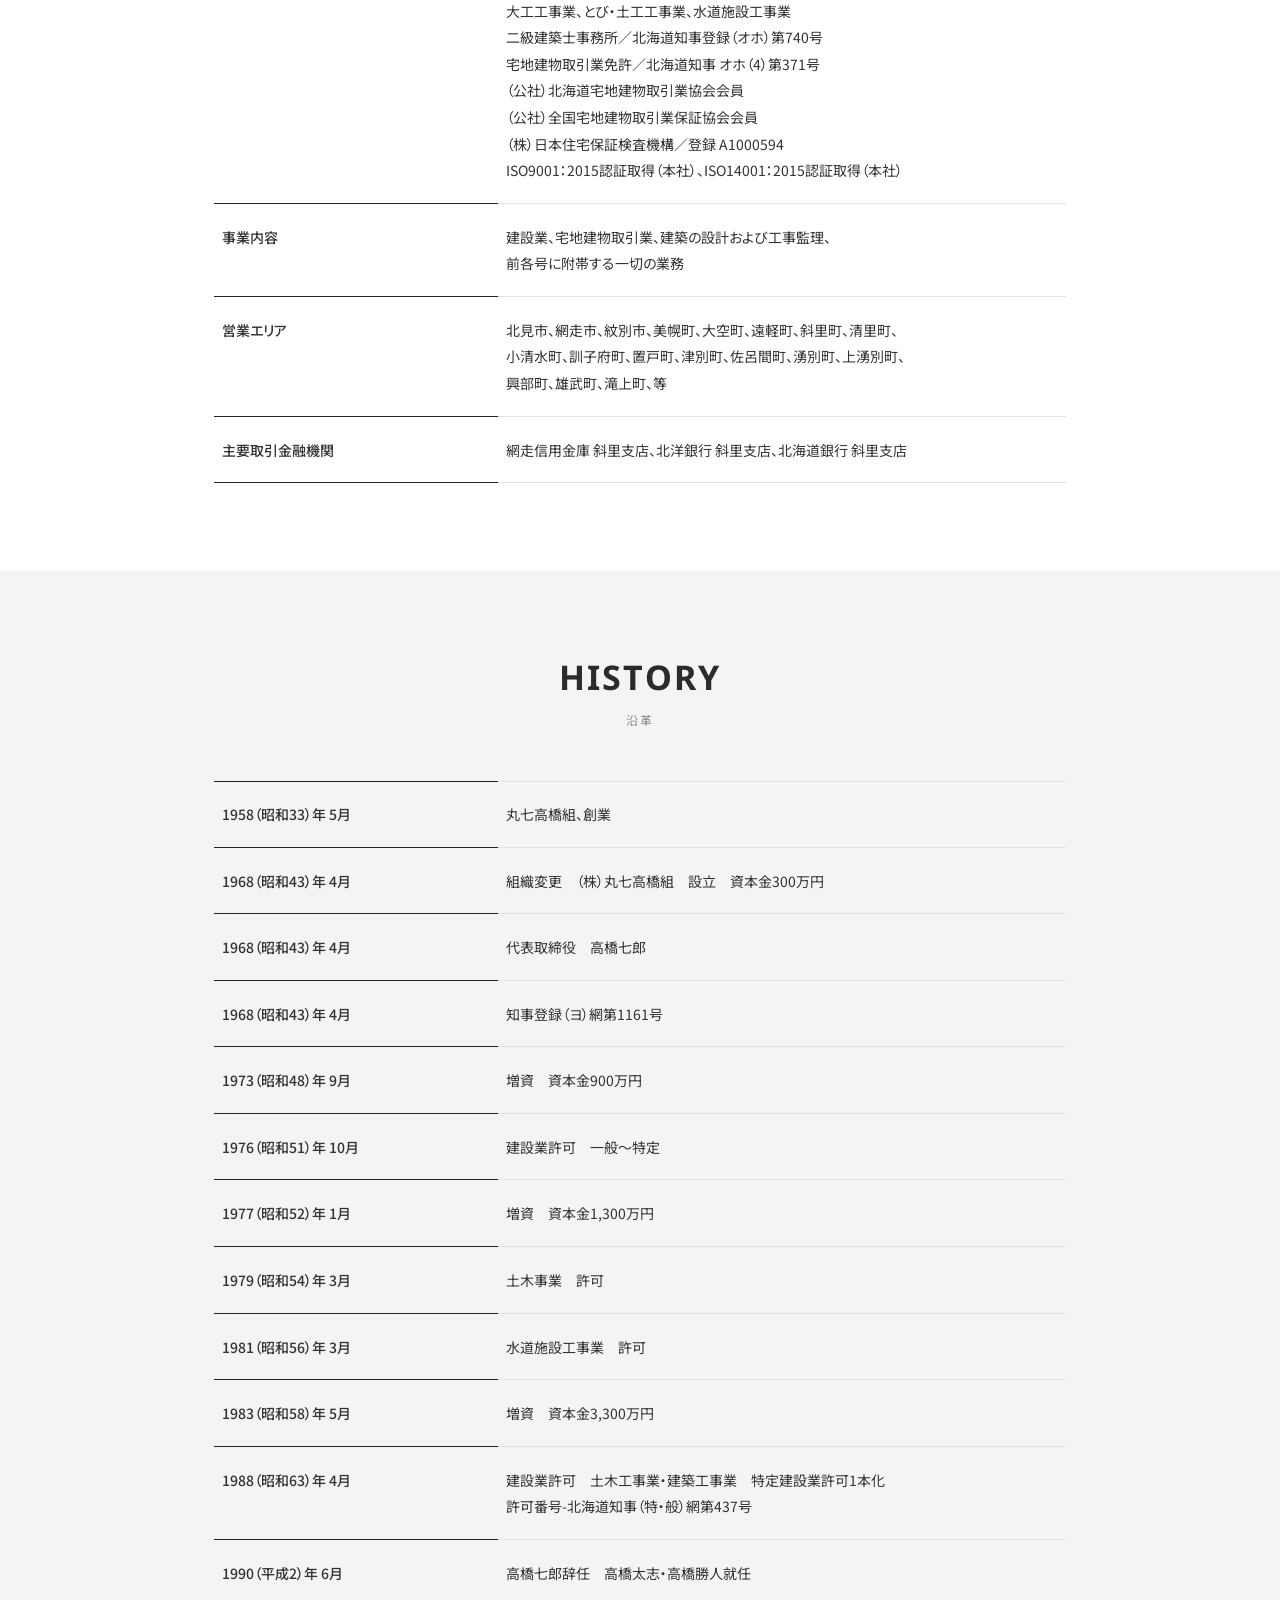
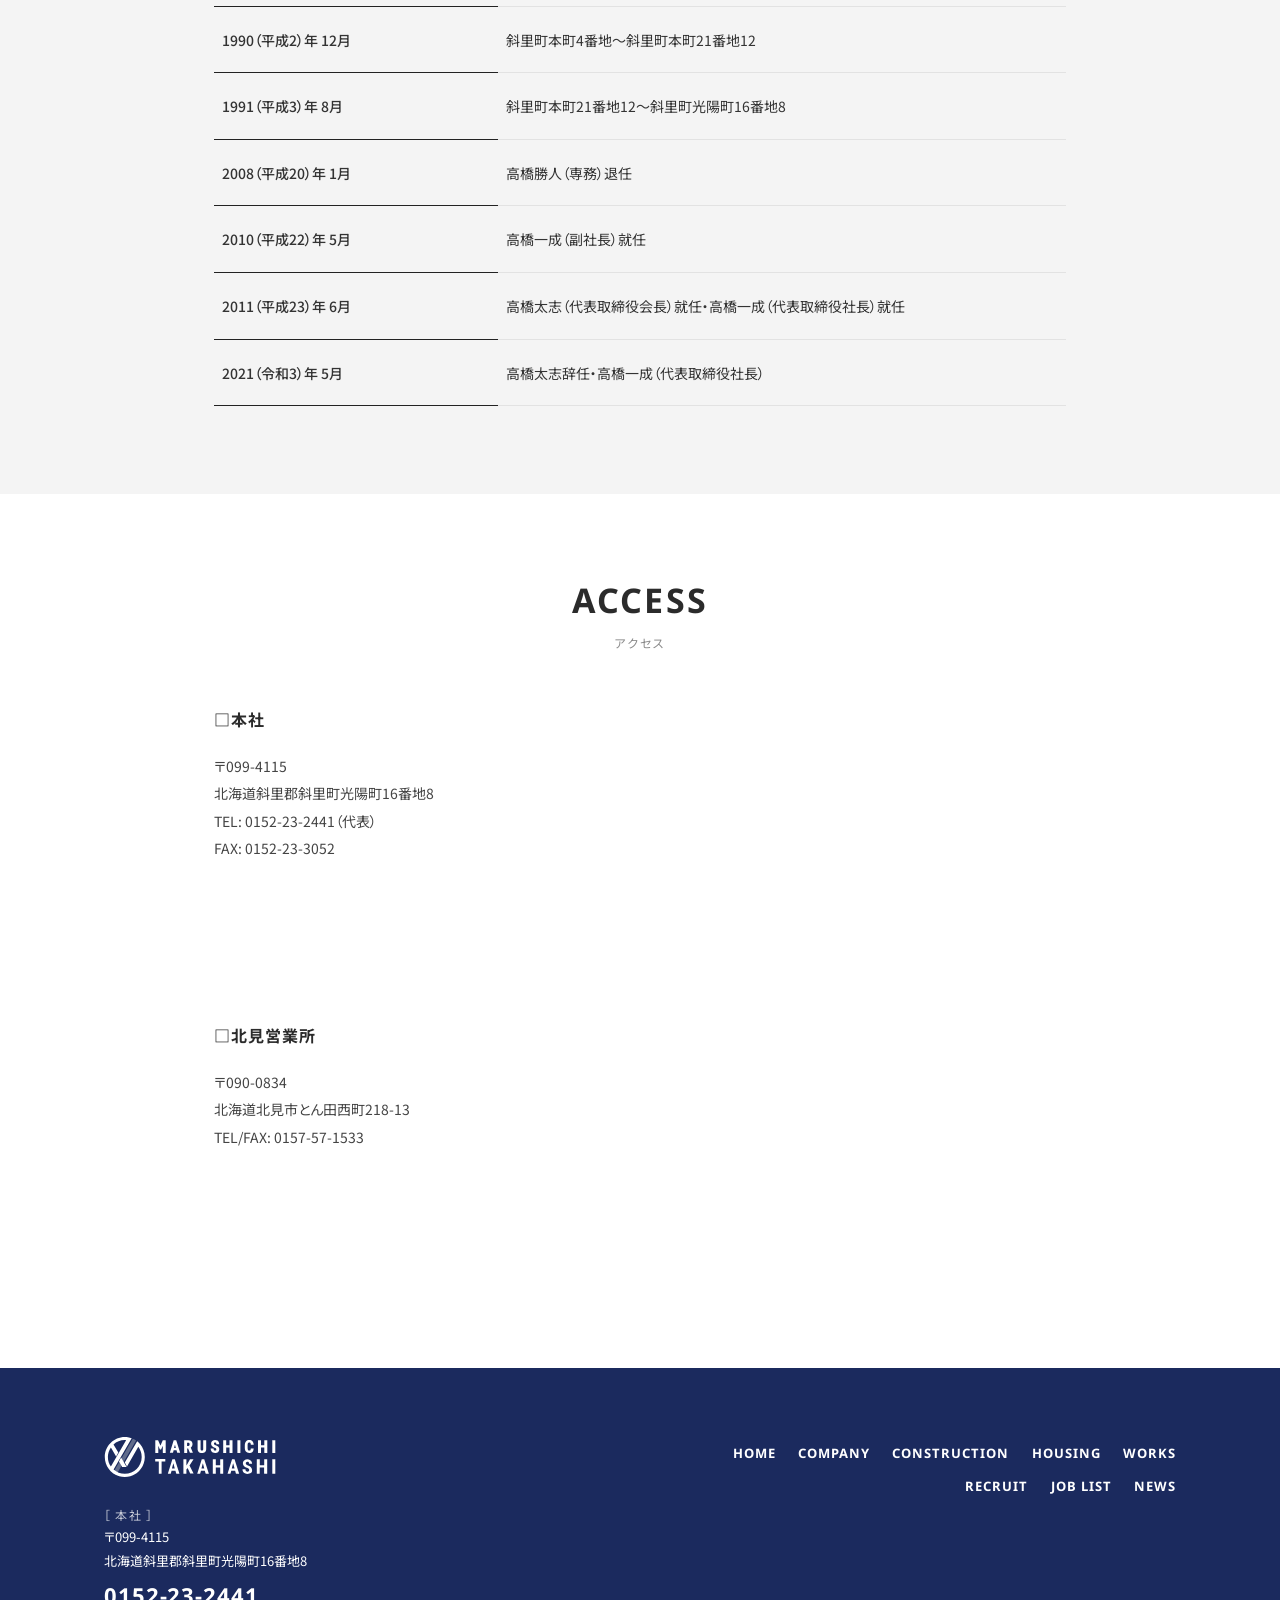
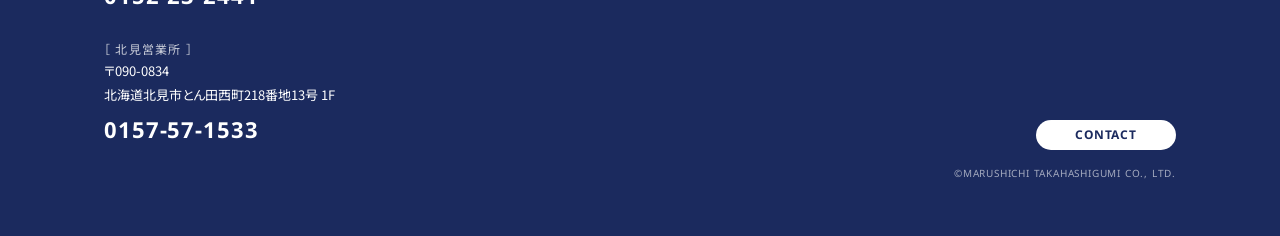
==== commit baf4ad9f: "TOPスライド5枚目を差し替え＋ファビコン一式を追加 - images/top/top-slide05.jpg を新しい冬・足場の写真に差し替え（静的＋テーマ） - ロゴのマーク由来のファビコン一式を" ====
--- a/company.html
+++ b/company.html
@@ -9,6 +9,11 @@
 <link rel="preconnect" href="https://fonts.gstatic.com" crossorigin>
 <link href="https://fonts.googleapis.com/css2?family=Noto+Sans+JP:wght@400;500;700&family=Noto+Sans:wght@400;500;700;800&display=swap" rel="stylesheet">
 <link rel="stylesheet" href="assets/css/style.css">
+<link rel="icon" href="/favicon.ico" sizes="any">
+<link rel="icon" type="image/svg+xml" href="/favicon.svg">
+<link rel="icon" type="image/png" sizes="32x32" href="/favicon-32x32.png">
+<link rel="apple-touch-icon" href="/apple-touch-icon.png">
+<link rel="manifest" href="/site.webmanifest">
 <style>
 /* ========== COMPANY ページ固有スタイル ========== */
 /* ページ内コンテンツの最大幅を900pxに統一（ヒーロー/ヘッダー/フッターは除く） */
--- a/assets/css/style.css
+++ b/assets/css/style.css
@@ -407,10 +407,11 @@
 /* ムービーボックス（16:9＋再生ボタン） */
 .movie-box { position: relative; width: 100%; aspect-ratio: 16/9; overflow: hidden; background: #111; }
 .movie-box img { width: 100%; height: 100%; object-fit: cover; }
+/* 動画サムネ画像に再生ボタンが焼き込まれているため、CSSの再生マークは非表示（SPで二重・ズレ防止） */
 .movie-box .play {
   position: absolute; top: 50%; left: 50%; transform: translate(-50%,-50%);
   width: 74px; height: 74px; border-radius: 50%; background: rgba(255,255,255,.9);
-  display: flex; align-items: center; justify-content: center;
+  display: none; align-items: center; justify-content: center;
 }
 .movie-box .play::before { content: ""; border-left: 20px solid var(--navy); border-top: 12px solid transparent; border-bottom: 12px solid transparent; margin-left: 5px; }
 
